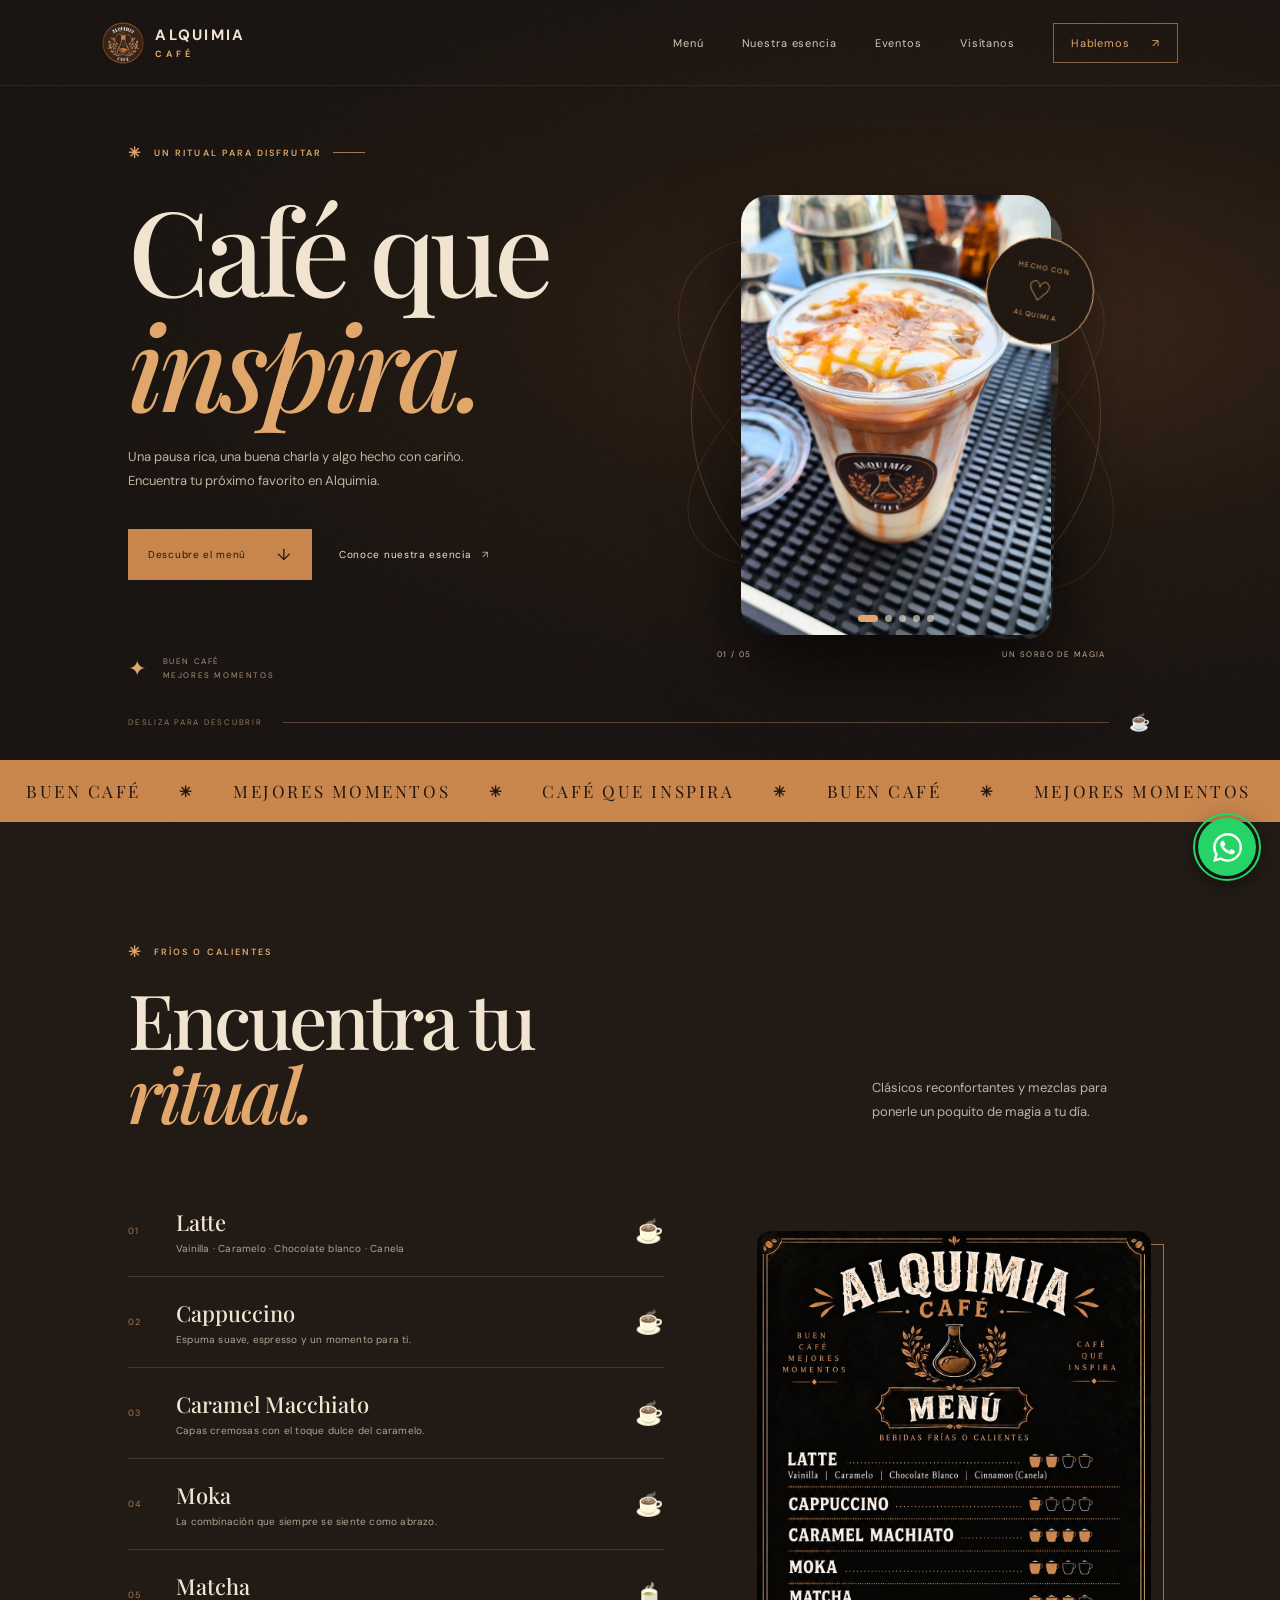
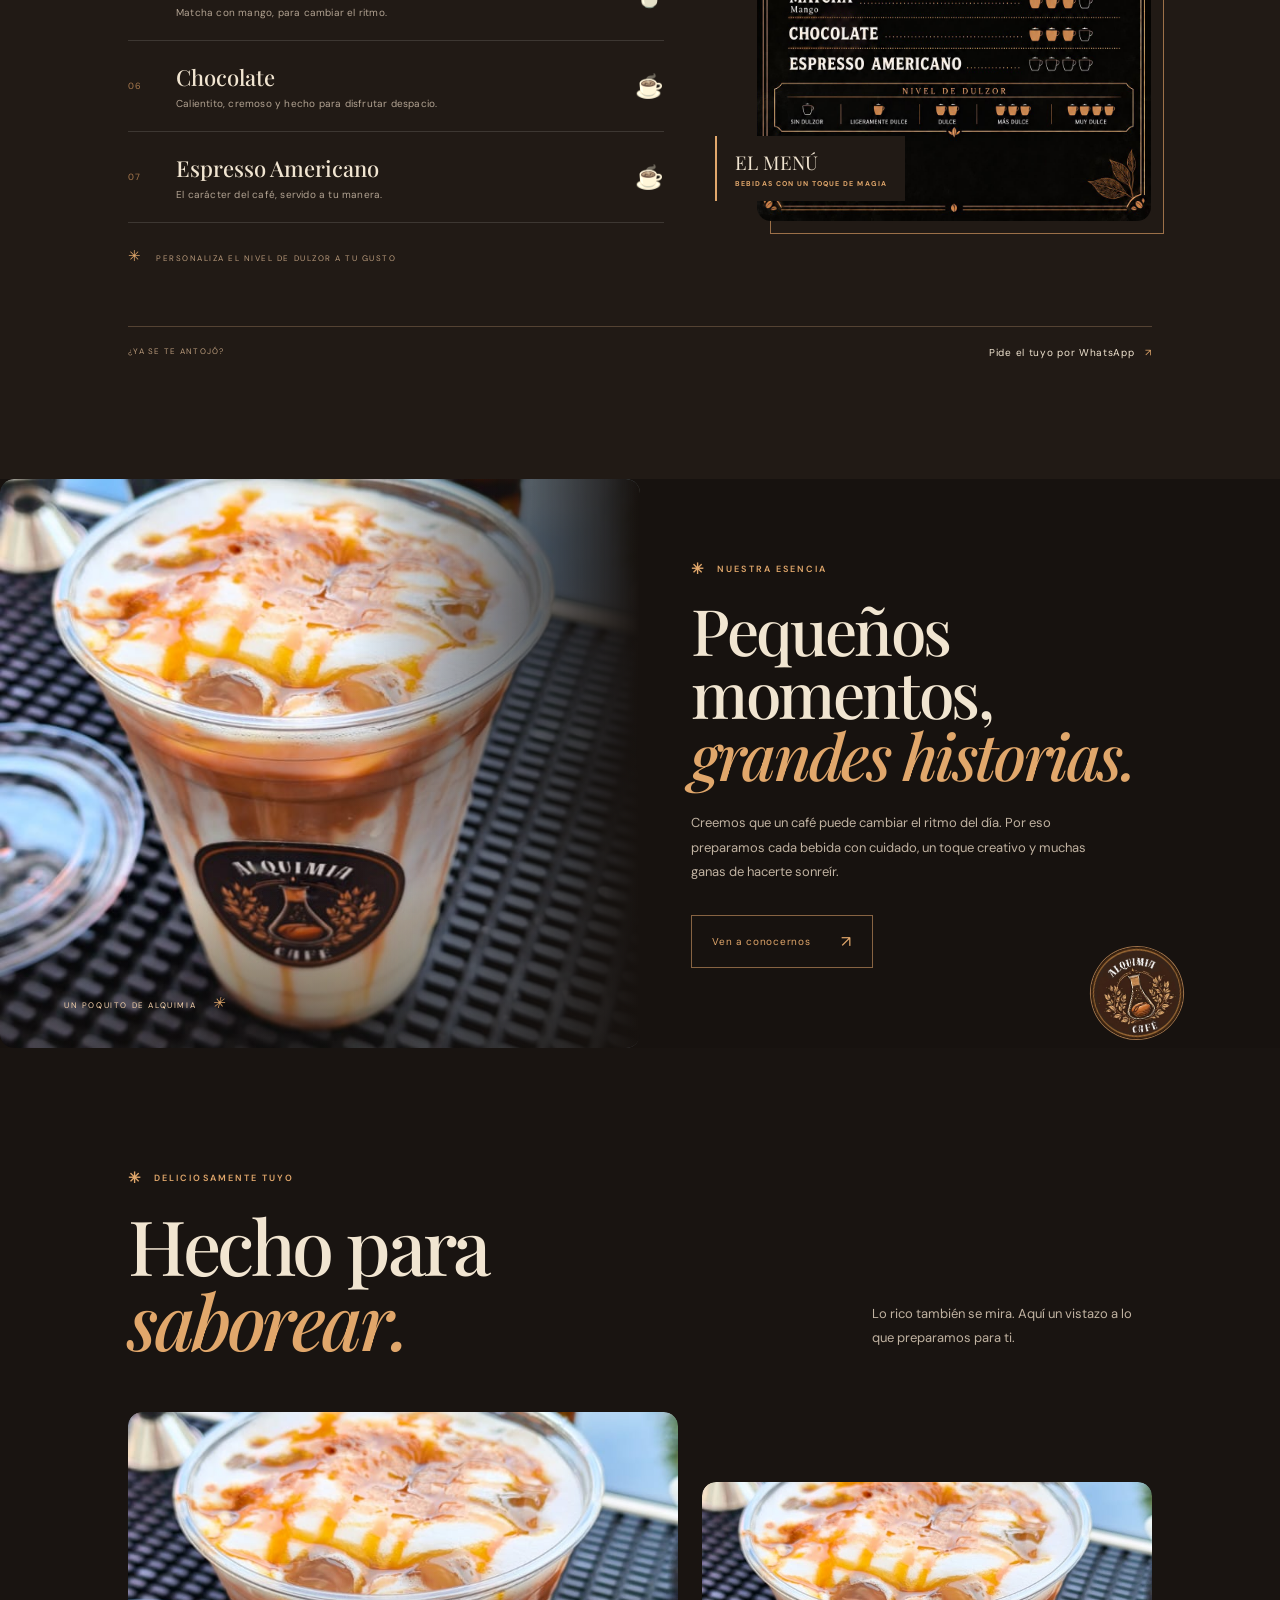
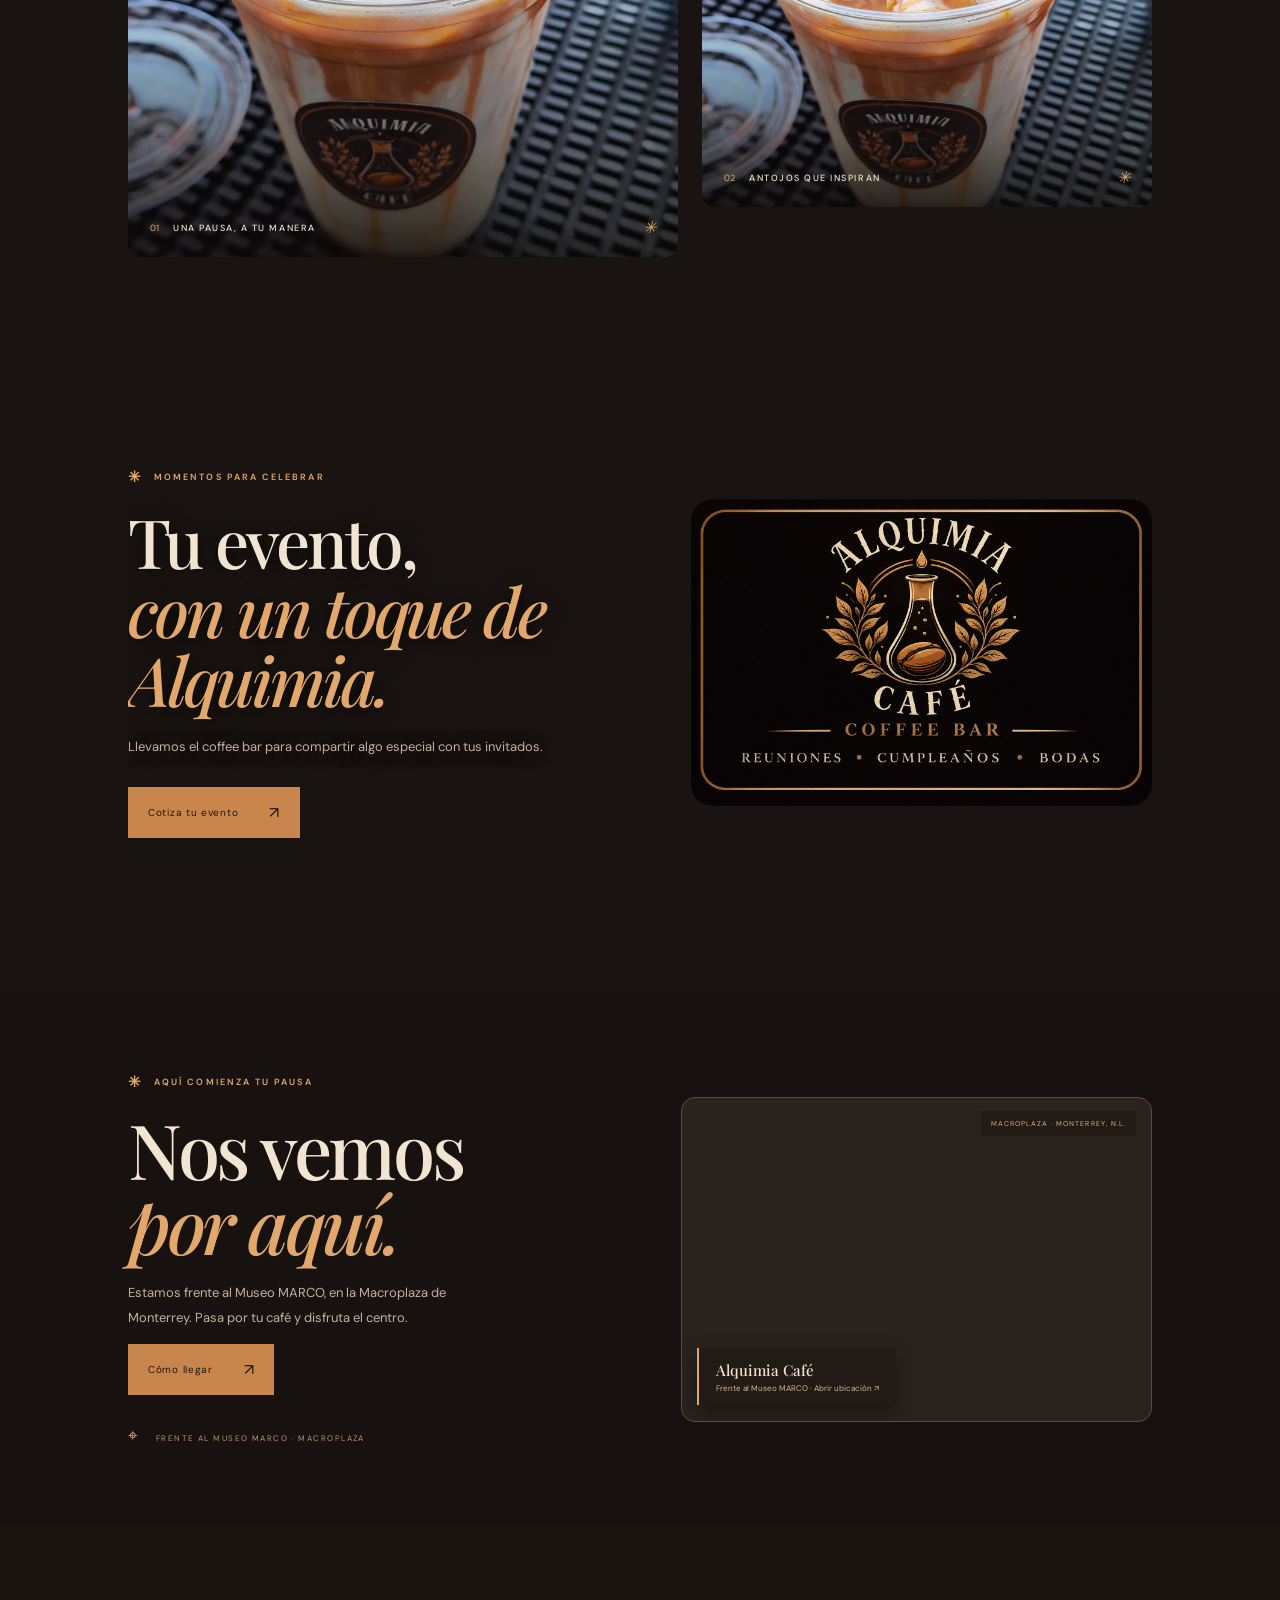
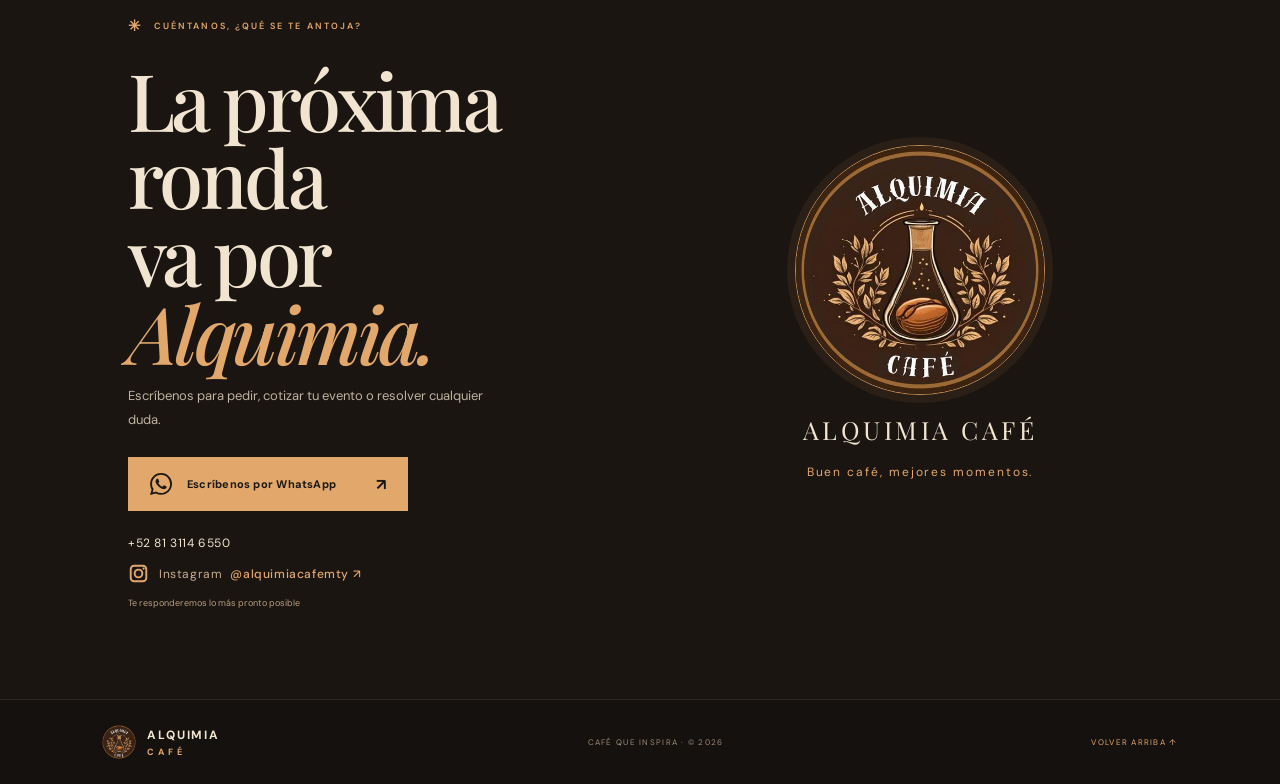
==== index.html @ aca7c8cc "Primera version de Alqumia Cafe" ====
<!doctype html>
<html lang="es">
  <head>
    <meta charset="utf-8">
    <meta name="viewport" content="width=device-width, initial-scale=1">
    <meta name="theme-color" content="#17120f">
    <meta
      name="description"
      content="Alquimia Café: bebidas frías y calientes para inspirar tus mejores momentos. Encuéntranos y pide por WhatsApp."
    >
    <title>
       Alquimia Café — Café que inspira 
    </title>
    <link rel="preconnect" href="https://fonts.googleapis.com">
    <link rel="preconnect" href="https://fonts.gstatic.com" crossorigin>
    <link
      href="https://fonts.googleapis.com/css2?family=DM+Sans:wght@400;500;600;700&family=Playfair+Display:wght@500;600;700;800&display=swap"
      rel="stylesheet"
    >
    <link rel="stylesheet" href="styles.css">
  </head>
  <body>
    <div class="grain" aria-hidden="true">
    </div>
    <header class="topbar">
      <a class="brand" href="#inicio" aria-label="Alquimia Café, inicio">
        <img src="img/Logo.jpeg" alt="Emblema de Alquimia Café">
        <span>
           ALQUIMIA 
          <small>
             CAFÉ 
          </small>
        </span>
      </a>
      <button class="menu-toggle" aria-label="Abrir menú" aria-expanded="false">
        <i>
        </i>
        <i>
        </i>
      </button>
      <nav class="nav-links" aria-label="Navegación principal">
        <a href="#menu">
           Menú 
        </a>
        <a href="#nosotros">
           Nuestra esencia 
        </a>
        <a href="#eventos">
           Eventos 
        </a>
        <a href="#visitanos">
           Visítanos 
        </a>
        <a class="nav-cta" href="#contacto">
           Hablemos 
          <span>
             ↗ 
          </span>
        </a>
      </nav>
    </header>
    <main>
      <section class="hero" id="inicio">
        <div class="hero-copy reveal">
          <div class="eyebrow">
            <span class="sparkle">
               ✳ 
            </span>
             UN RITUAL PARA DISFRUTAR 
            <span class="rule">
            </span>
          </div>
          <h1>
             Café que 
            <br>
            <em>
               inspira. 
            </em>
          </h1>
          <p>
             Una pausa rica, una buena charla y algo hecho con cariño. Encuentra tu próximo
            favorito en Alquimia. 
          </p>
          <div class="hero-actions">
            <a class="button button-gold" href="#menu">
               Descubre el menú 
              <span>
                 ↓ 
              </span>
            </a>
            <a class="text-link" href="#nosotros">
               Conoce nuestra esencia 
              <span>
                 ↗ 
              </span>
            </a>
          </div>
          <div class="hero-note">
            <span class="note-mark">
               ✦ 
            </span>
            <span>
               BUEN CAFÉ 
              <br>
               MEJORES MOMENTOS 
            </span>
          </div>
        </div>
        <div class="hero-visual reveal">
          <div class="photo-halo">
          </div>
          <div class="hero-carousel" data-carousel role="region" aria-roledescription="carrusel" aria-label="Bebidas de Alquimia Café" tabindex="0">
            <img
              class="hero-drink is-active"
              src="img/Cold.jpeg"
              alt="Bebida fría de café con caramelo de Alquimia Café"
              draggable="false"
            >
            <img
              class="hero-drink"
              src="img/Cold%20-%20copia.jpeg"
              alt="Bebida fría de café con caramelo de Alquimia Café"
              draggable="false"
              aria-hidden="true"
            >
            <img
              class="hero-drink"
              src="img/Cold%20-%20copia%20%282%29.jpeg"
              alt="Bebida fría de café con caramelo de Alquimia Café"
              draggable="false"
              aria-hidden="true"
            >
            <img
              class="hero-drink"
              src="img/Cold%20-%20copia%20%283%29.jpeg"
              alt="Bebida fría de café con caramelo de Alquimia Café"
              draggable="false"
              aria-hidden="true"
            >
            <img
              class="hero-drink"
              src="img/Cold%20-%20copia%20%284%29.jpeg"
              alt="Bebida fría de café con caramelo de Alquimia Café"
              draggable="false"
              aria-hidden="true"
            >
            <div class="carousel-dots" aria-label="Seleccionar imagen">
              <button class="carousel-dot is-active" type="button" aria-label="Mostrar imagen 1" aria-pressed="true"></button>
              <button class="carousel-dot" type="button" aria-label="Mostrar imagen 2" aria-pressed="false"></button>
              <button class="carousel-dot" type="button" aria-label="Mostrar imagen 3" aria-pressed="false"></button>
              <button class="carousel-dot" type="button" aria-label="Mostrar imagen 4" aria-pressed="false"></button>
              <button class="carousel-dot" type="button" aria-label="Mostrar imagen 5" aria-pressed="false"></button>
            </div>
          </div>
          <div class="floating-stamp">
            <span>
               HECHO CON 
            </span>
            <b>
               ♡ 
            </b>
            <span>
               ALQUIMIA 
            </span>
          </div>
          <div class="orbit orbit-one">
          </div>
          <div class="orbit orbit-two">
          </div>
          <div class="photo-caption">
              <span class="slide-count">
               01 / 05 
            </span>
            <span>
               UN SORBO DE MAGIA 
            </span>
          </div>
        </div>
        <div class="hero-bottom">
          <span>
             DESLIZA PARA DESCUBRIR 
          </span>
          <span class="bottom-line">
          </span>
          <span>
             ☕ 
          </span>
        </div>
      </section>
      <section class="ticker" aria-label="Frase de Alquimia">
        <div class="ticker-track">
          <div class="ticker-group">
            <span>
               BUEN CAFÉ 
            </span>
            <b>
               ✳ 
            </b>
            <span>
               MEJORES MOMENTOS 
            </span>
            <b>
               ✳ 
            </b>
            <span>
               CAFÉ QUE INSPIRA 
            </span>
            <b>
               ✳ 
            </b>
            <span>
               BUEN CAFÉ 
            </span>
            <b>
               ✳ 
            </b>
            <span>
               MEJORES MOMENTOS 
            </span>
            <b>
               ✳ 
            </b>
            <span>
               CAFÉ QUE INSPIRA 
            </span>
            <b>
               ✳ 
            </b>
          </div>
          <div class="ticker-group" aria-hidden="true">
            <span>
               BUEN CAFÉ 
            </span>
            <b>
               ✳ 
            </b>
            <span>
               MEJORES MOMENTOS 
            </span>
            <b>
               ✳ 
            </b>
            <span>
               CAFÉ QUE INSPIRA 
            </span>
            <b>
               ✳ 
            </b>
            <span>
               BUEN CAFÉ 
            </span>
            <b>
               ✳ 
            </b>
            <span>
               MEJORES MOMENTOS 
            </span>
            <b>
               ✳ 
            </b>
            <span>
               CAFÉ QUE INSPIRA 
            </span>
            <b>
               ✳ 
            </b>
          </div>
        </div>
      </section>
      <section class="menu-section section-pad" id="menu">
        <div class="section-heading reveal">
          <div>
            <div class="eyebrow">
              <span class="sparkle">
                 ✳ 
              </span>
               FRÍOS O CALIENTES 
            </div>
            <h2>
               Encuentra tu 
              <br>
              <em>
                 ritual. 
              </em>
            </h2>
          </div>
          <p>
             Clásicos reconfortantes y mezclas para ponerle un poquito de magia a tu día. 
          </p>
        </div>
        <div class="menu-layout">
          <div class="menu-list reveal">
            <article class="menu-item">
              <span class="menu-num">
                 01 
              </span>
              <div>
                <h3>
                   Latte 
                </h3>
                <p>
                   Vainilla · Caramelo · Chocolate blanco · Canela 
                </p>
              </div>
              <span class="menu-icon">
                 ☕ 
              </span>
            </article>
            <article class="menu-item">
              <span class="menu-num">
                 02 
              </span>
              <div>
                <h3>
                   Cappuccino 
                </h3>
                <p>
                   Espuma suave, espresso y un momento para ti. 
                </p>
              </div>
              <span class="menu-icon">
                 ☕ 
              </span>
            </article>
            <article class="menu-item">
              <span class="menu-num">
                 03 
              </span>
              <div>
                <h3>
                   Caramel Macchiato 
                </h3>
                <p>
                   Capas cremosas con el toque dulce del caramelo. 
                </p>
              </div>
              <span class="menu-icon">
                 ☕ 
              </span>
            </article>
            <article class="menu-item">
              <span class="menu-num">
                 04 
              </span>
              <div>
                <h3>
                   Moka 
                </h3>
                <p>
                   La combinación que siempre se siente como abrazo. 
                </p>
              </div>
              <span class="menu-icon">
                 ☕ 
              </span>
            </article>
            <article class="menu-item">
              <span class="menu-num">
                 05 
              </span>
              <div>
                <h3>
                   Matcha 
                </h3>
                <p>
                   Matcha con mango, para cambiar el ritmo. 
                </p>
              </div>
              <span class="menu-icon">
                 🍵 
              </span>
            </article>
            <article class="menu-item">
              <span class="menu-num">
                 06 
              </span>
              <div>
                <h3>
                   Chocolate 
                </h3>
                <p>
                   Calientito, cremoso y hecho para disfrutar despacio. 
                </p>
              </div>
              <span class="menu-icon">
                 ☕ 
              </span>
            </article>
            <article class="menu-item">
              <span class="menu-num">
                 07 
              </span>
              <div>
                <h3>
                   Espresso Americano 
                </h3>
                <p>
                   El carácter del café, servido a tu manera. 
                </p>
              </div>
              <span class="menu-icon">
                 ☕ 
              </span>
            </article>
            <div class="menu-footnote">
              <span>
                 ✳ 
              </span>
               PERSONALIZA EL NIVEL DE DULZOR A TU GUSTO 
            </div>
          </div>
          <div class="menu-art reveal">
            <img src="img/Menu.jpeg" alt="Menú de Alquimia Café con bebidas y niveles de dulzor">
            <div class="art-label">
              <span>
                 EL MENÚ 
              </span>
              <b>
                 BEBIDAS CON UN TOQUE DE MAGIA 
              </b>
            </div>
          </div>
        </div>
        <div class="menu-footer">
          <span>
             ¿YA SE TE ANTOJÓ? 
          </span>
          <a class="text-link" href="#contacto">
             Pide el tuyo por WhatsApp 
            <span>
               ↗ 
            </span>
          </a>
        </div>
      </section>
      <section class="manifesto" id="nosotros">
        <div class="manifesto-image">
          <video autoplay muted loop playsinline poster="img/Cold.jpeg">
            <source src="img/How%20to%20prepare2.mp4" type="video/mp4">
          </video>
          <span class="video-tag">
             UN POQUITO DE ALQUIMIA 
            <i>
               ✳ 
            </i>
          </span>
        </div>
        <div class="manifesto-copy reveal">
          <div class="eyebrow">
            <span class="sparkle">
               ✳ 
            </span>
             NUESTRA ESENCIA 
          </div>
          <h2>
             Pequeños momentos, 
            <br>
            <em>
               grandes historias. 
            </em>
          </h2>
          <p>
             Creemos que un café puede cambiar el ritmo del día. Por eso preparamos cada bebida
            con cuidado, un toque creativo y muchas ganas de hacerte sonreír. 
          </p>
          <a class="button button-outline" href="#contacto">
             Ven a conocernos 
            <span>
               ↗ 
            </span>
          </a>
          <div class="manifesto-seal">
            <img src="img/Logo.jpeg" alt="Logo de Alquimia Café">
          </div>
        </div>
      </section>
      <div class="visual-story">
        <section class="moments section-pad">
          <div class="section-heading reveal">
            <div>
              <div class="eyebrow">
                <span class="sparkle">
                   ✳ 
                </span>
                 DELICIOSAMENTE TUYO 
              </div>
              <h2>
                 Hecho para 
                <br>
                <em>
                   saborear. 
                </em>
              </h2>
            </div>
            <p>
               Lo rico también se mira. Aquí un vistazo a lo que preparamos para ti. 
            </p>
          </div>
          <div class="video-grid reveal">
            <figure class="video-card video-tall">
              <video autoplay muted loop playsinline poster="img/Cold.jpeg">
                <source src="img/How%20to%20Prepare.mp4" type="video/mp4">
              </video>
              <figcaption>
                <span>
                   01 
                </span>
                <b>
                   UNA PAUSA, A TU MANERA 
                </b>
                <i>
                   ✳ 
                </i>
              </figcaption>
            </figure>
            <figure class="video-card video-short">
              <img src="img/Cold.jpeg" alt="Latte frío de caramelo">
              <figcaption>
                <span>
                   02 
                </span>
                <b>
                   ANTOJOS QUE INSPIRAN 
                </b>
                <i>
                   ✳ 
                </i>
              </figcaption>
            </figure>
          </div>
        </section>
        <section class="events section-pad" id="eventos">
          <div class="events-card reveal">
            <div class="events-copy">
              <div class="eyebrow">
                <span class="sparkle">
                   ✳ 
                </span>
                 MOMENTOS PARA CELEBRAR 
              </div>
              <h2>
                 Tu evento, 
                <br>
                <em>
                   con un toque de Alquimia. 
                </em>
              </h2>
              <p>
                 Llevamos el coffee bar para compartir algo
                especial con tus invitados. 
              </p>
              <a
                class="button button-gold"
                href="https://wa.me/528131146550?text=Hola%2C%20Alquimia%20Caf%C3%A9.%20Quiero%20cotizar%20el%20coffee%20bar%20para%20un%20evento."
                target="_blank"
                rel="noopener"
              >
                 Cotiza tu evento 
                <span>
                   ↗ 
                </span>
              </a>
            </div>
            <div class="events-banner-frame">
              <img
                class="events-banner"
                src="img/Banner.jpeg"
                alt="Alquimia Café Coffee Bar para reuniones, cumpleaños y bodas"
              >
            </div>
          </div>
        </section>
      </div>
      <section class="visit" id="visitanos">
        <div class="visit-copy reveal">
          <div class="eyebrow">
            <span class="sparkle">
               ✳ 
            </span>
             AQUÍ COMIENZA TU PAUSA 
          </div>
          <h2>
             Nos vemos 
            <br>
            <em>
               por aquí. 
            </em>
          </h2>
          <p>
             Estamos frente al Museo MARCO, en la Macroplaza de Monterrey. Pasa por tu café y
            disfruta el centro. 
          </p>
          <a
            class="button button-gold"
            href="https://maps.app.goo.gl/mGUHX4Am5QSdWYZE9"
            target="_blank"
            rel="noopener"
          >
             Cómo llegar 
            <span>
               ↗ 
            </span>
          </a>
          <div class="location-note">
            <span>
               ⌖ 
            </span>
             FRENTE AL MUSEO MARCO · MACROPLAZA 
          </div>
        </div>
        <div class="map-placeholder">
          <iframe
            title="Mapa de Alquimia Café frente al Museo MARCO, Macroplaza de Monterrey"
            src="https://www.google.com/maps?q=Museo%20MARCO%2C%20Macroplaza%2C%20Monterrey%2C%20Nuevo%20Le%C3%B3n&output=embed"
            loading="lazy"
            referrerpolicy="no-referrer-when-downgrade"
            allowfullscreen
          >
          </iframe>
          <a class="map-card" href="https://maps.app.goo.gl/mGUHX4Am5QSdWYZE9" target="_blank" rel="noopener">
            <b>
               Alquimia Café 
            </b>
            <span>
               Frente al Museo MARCO · Abrir ubicación ↗ 
            </span>
          </a>
          <span class="map-coord">
             MACROPLAZA · MONTERREY, N.L. 
          </span>
        </div>
      </section>
      <section class="contact section-pad" id="contacto">
        <div class="contact-layout">
          <div class="contact-inner reveal">
            <div class="eyebrow">
              <span class="sparkle">
                 ✳ 
              </span>
               CUÉNTANOS, ¿QUÉ SE TE ANTOJA? 
            </div>
            <h2>
               La próxima ronda 
              <br>
               va por 
              <em>
                 Alquimia. 
              </em>
            </h2>
            <p>
               Escríbenos para pedir, cotizar tu evento o resolver cualquier duda. 
            </p>
            <a
              class="whatsapp-button"
              href="https://wa.me/528131146550?text=Hola%2C%20Alquimia%20Caf%C3%A9.%20Me%20comparten%20el%20men%C3%BA%20y%20la%20ubicaci%C3%B3n%3F"
              target="_blank"
              rel="noopener"
            >
              <svg class="wa-icon" viewBox="0 0 24 24" aria-hidden="true">
                <path
                  d="M20.52 3.48 A11.86 11.86 0 0 0 12.08 0 C5.5 0 .15 5.35.15 11.93 c0
                    2.1.55 4.15 1.59 5.96 L.05 24 l6.27 -1.65 a11.94 11.94 0 0 0 5.76 1.47
                    h.01 c6.58 0 11.93 -5.35 11.93 -11.93 0 -3.19 -1.24 -6.19 -3.5 -8.41 Z
                    M12.09 21.8 a9.9 9.9 0 0 1 -5.04 -1.38 l -.36 -.21 -3.72.98.99 -3.63
                    -.24 -.37 a9.87 9.87 0 0 1 -1.52 -5.26 c0 -5.46 4.44 -9.9 9.9 -9.9 2.64
                    0 5.12 1.03 6.99 2.9 a9.84 9.84 0 0 1 2.9 7 c0 5.45 -4.44 9.89 -9.9
                    9.89 Z m5.43 -7.41 c -.3 -.15 -1.77 -.87 -2.04 -.97 -.27 -.1 -.47 -.15
                    -.67.15 -.2.3 -.77.97 -.94 1.17 -.17.2 -.35.22 -.65.07 -.3 -.15 -1.25
                    -.46 -2.38 -1.48 -.88 -.78 -1.48 -1.75 -1.65 -2.05 -.17 -.3 -.02
                    -.46.13 -.61.14 -.13.3 -.35.45 -.52.15 -.17.2 -.3.3 -.5.1 -.2.05 -.37
                    -.02 -.52 -.08 -.15 -.67 -1.62 -.92 -2.22 -.24 -.58 -.48 -.5 -.67 -.51
                    h -.57 c -.2 0 -.52.08 -.8.37 -.27.3 -1.04 1.02 -1.04 2.49 0 1.47 1.07
                    2.89 1.22 3.09.15.2 2.1 3.2 5.08 4.49.71.3 1.26.49 1.69.63.71.22
                    1.36.19 1.87.12.57 -.08 1.77 -.72 2.02 -1.42.25 -.7.25 -1.3.17 -1.42
                    -.07 -.13 -.27 -.2 -.57 -.35 Z"
                />
              </svg>
               Escríbenos por WhatsApp 
              <span class="wa-arrow">
                 ↗ 
              </span>
            </a>
            <a class="contact-phone" href="tel:+528131146550">
               +52 81 3114 6550 
            </a>
            <a
              class="contact-instagram"
              href="https://www.instagram.com/alquimiacafemty/"
              target="_blank"
              rel="noopener"
            >
              <svg viewBox="0 0 24 24" aria-hidden="true">
                <path
                  d="M7 2 h10 a5 5 0 0 1 5 5 v10 a5 5 0 0 1 -5 5 H7 a5 5 0 0 1 -5 -5 V7 a5
                    5 0 0 1 5 -5 Z m0 2.2 A2.8 2.8 0 0 0 4.2 7 v10 A2.8 2.8 0 0 0 7 19.8
                    h10 a2.8 2.8 0 0 0 2.8 -2.8 V7 A2.8 2.8 0 0 0 17 4.2 H7 Z m5 2.3 a5.5
                    5.5 0 1 1 0 11 5.5 5.5 0 0 1 0 -11 Z m0 2.2 a3.3 3.3 0 1 0 0 6.6 3.3
                    3.3 0 0 0 0 -6.6 Z m5.8 -3.6 a1.3 1.3 0 1 1 0 2.6 1.3 1.3 0 0 1 0 -2.6
                    Z"
                />
              </svg>
              <span>
                 Instagram 
                <b>
                   @alquimiacafemty ↗ 
                </b>
              </span>
            </a>
            <small>
               Te responderemos lo más pronto posible 
            </small>
          </div>
          <div class="contact-art reveal">
            <div class="contact-brand-card">
              <img src="img/Logo.jpeg" alt="Logo de Alquimia Café">
              <span>
                 ALQUIMIA CAFÉ 
              </span>
              <b>
                 Buen café, mejores momentos. 
              </b>
            </div>
          </div>
        </div>
      </section>
    </main>
    <footer>
      <a class="brand footer-brand" href="#inicio">
        <img src="img/Logo.jpeg" alt="">
        <span>
           ALQUIMIA 
          <small>
             CAFÉ 
          </small>
        </span>
      </a>
      <span>
         CAFÉ QUE INSPIRA · © 
        <span id="year">
           2026 
        </span>
      </span>
      <a href="#inicio">
         VOLVER ARRIBA ↑ 
      </a>
    </footer>
    <a
      class="float-wa"
      href="https://wa.me/528131146550?text=Hola%2C%20Alquimia%20Caf%C3%A9.%20Me%20comparten%20el%20men%C3%BA%3F"
      target="_blank"
      rel="noopener"
      aria-label="Escribir por WhatsApp"
    >
      <svg viewBox="0 0 24 24" aria-hidden="true">
        <path
          d="M20.52 3.48 A11.86 11.86 0 0 0 12.08 0 C5.5 0 .15 5.35.15 11.93 c0 2.1.55 4.15
            1.59 5.96 L.05 24 l6.27 -1.65 a11.94 11.94 0 0 0 5.76 1.47 h.01 c6.58 0 11.93
            -5.35 11.93 -11.93 0 -3.19 -1.24 -6.19 -3.5 -8.41 Z M12.09 21.8 a9.9 9.9 0 0 1
            -5.04 -1.38 l -.36 -.21 -3.72.98.99 -3.63 -.24 -.37 a9.87 9.87 0 0 1 -1.52
            -5.26 c0 -5.46 4.44 -9.9 9.9 -9.9 2.64 0 5.12 1.03 6.99 2.9 a9.84 9.84 0 0 1
            2.9 7 c0 5.45 -4.44 9.89 -9.9 9.89 Z m5.43 -7.41 c -.3 -.15 -1.77 -.87 -2.04
            -.97 -.27 -.1 -.47 -.15 -.67.15 -.2.3 -.77.97 -.94 1.17 -.17.2 -.35.22 -.65.07
            -.3 -.15 -1.25 -.46 -2.38 -1.48 -.88 -.78 -1.48 -1.75 -1.65 -2.05 -.17 -.3 -.02
            -.46.13 -.61.14 -.13.3 -.35.45 -.52.15 -.17.2 -.3.3 -.5.1 -.2.05 -.37 -.02 -.52
            -.08 -.15 -.67 -1.62 -.92 -2.22 -.24 -.58 -.48 -.5 -.67 -.51 h -.57 c -.2 0
            -.52.08 -.8.37 -.27.3 -1.04 1.02 -1.04 2.49 0 1.47 1.07 2.89 1.22 3.09.15.2 2.1
            3.2 5.08 4.49.71.3 1.26.49 1.69.63.71.22 1.36.19 1.87.12.57 -.08 1.77 -.72 2.02
            -1.42.25 -.7.25 -1.3.17 -1.42 -.07 -.13 -.27 -.2 -.57 -.35 Z"
        />
      </svg>
    </a>
    <script src="script.js">
    </script>
  </body>
</html>
---- styles.css ----
/* Colores y tipografía */
:root {
  --ink: #191411;
  --ink2: #211a15;
  --cream: #f1e5d1;
  --muted: #b9a995;
  --copper: #c9864c;
  --gold: #e1a76b;
  --line: #574336;
  --display: 'Playfair Display',Georgia,serif;
  --sans: 'DM Sans',Arial,sans-serif
}

* {
  box-sizing: border-box
}

html {
  scroll-behavior: smooth
}

body {
  margin: 0;
  background: var(--ink);
  color: var(--cream);
  font-family: var(--sans);
  overflow-x: hidden
}

a {
  color: inherit;
  text-decoration: none
}

/* Textura y navegación */
.grain {
  position: fixed;
  inset: 0;
  z-index: 8;
  pointer-events: none;
  opacity: .08;
  background-image: url("data:image/svg+xml,%3Csvg viewBox='0 0 180 180' xmlns='http://www.w3.org/2000/svg'%3E%3Cfilter id='n'%3E%3CfeTurbulence type='fractalNoise' baseFrequency='.85' numOctaves='3' stitchTiles='stitch'/%3E%3C/filter%3E%3Crect width='100%25' height='100%25' filter='url(%23n)' opacity='.22'/%3E%3C/svg%3E")
}

.topbar {
  height: 86px;
  padding: 0 8vw;
  display: flex;
  align-items: center;
  justify-content: space-between;
  border-bottom: 1px solid #ffffff12;
  position: absolute;
  z-index: 10;
  top: 0;
  width: 100%
}

.brand {
  display: flex;
  align-items: center;
  gap: 11px;
  font-size: 15px;
  font-weight: 700;
  letter-spacing: .15em
}

.brand img {
  width: 42px;
  height: 42px;
  border-radius: 50%;
  object-fit: cover
}

.brand small {
  display: block;
  color: var(--gold);
  font-size: 9px;
  letter-spacing: .43em;
  margin-top: 3px
}

.nav-links {
  display: flex;
  align-items: center;
  gap: 38px;
  font-size: 11px;
  letter-spacing: .08em;
  color: #d5c9ba
}

.nav-links>a {
  transition: color .2s
}

.nav-links>a:hover,.text-link:hover {
  color: var(--gold)
}

.nav-cta {
  border: 1px solid #876342;
  padding: 12px 17px;
  color: var(--gold)
}

.nav-cta span {
  margin-left: 18px
}

.menu-toggle {
  display: none
}

/* Hero y fotografía principal */
.hero {
  min-height: 760px;
  padding: 140px 10vw 70px;
  display: grid;
  grid-template-columns: 1fr 1fr;
  align-items: center;
  position: relative;
  overflow: hidden;
  background: radial-gradient(ellipse at 77% 43%,#3b2619 0%,#211811 35%,#191411 67%)
}

.hero-copy {
  z-index: 2;
  position: relative
}

.eyebrow {
  font-size: 9px;
  letter-spacing: .23em;
  color: var(--gold);
  display: flex;
  align-items: center;
  gap: 11px;
  font-weight: 600
}

.sparkle {
  font-size: 15px
}

.rule {
  width: 32px;
  height: 1px;
  background: #aa7549
}

.hero h1,.section-heading h2,.manifesto h2,.visit h2,.contact h2 {
  font-family: var(--display);
  font-weight: 500;
  letter-spacing: -.045em;
  line-height: .98
}

.hero h1 {
  font-size: clamp(74px,9.2vw,130px);
  margin: 28px 0 23px
}

.hero h1 em,.section-heading h2 em,.manifesto h2 em,.visit h2 em,.contact h2 em {
  color: var(--gold);
  font-weight: 500
}

.hero-copy>p,.section-heading>p,.manifesto-copy>p,.visit-copy>p,.contact-inner>p {
  max-width: 385px;
  color: #c0b2a1;
  font-size: 13px;
  line-height: 1.9
}

.hero-actions {
  display: flex;
  align-items: center;
  gap: 27px;
  margin-top: 35px
}

.button {
  display: inline-flex;
  align-items: center;
  gap: 31px;
  padding: 15px 20px;
  font-size: 10px;
  letter-spacing: .07em
}

.button-gold {
  background: var(--copper);
  color: #1e1712
}

.button-gold:hover {
  background: var(--gold)
}

.button span {
  font-size: 16px
}

.text-link {
  font-size: 10px;
  letter-spacing: .07em;
  color: var(--cream)
}

.text-link span {
  color: var(--gold);
  margin-left: 7px
}

.hero-note {
  display: flex;
  align-items: center;
  gap: 15px;
  color: #a8917c;
  font-size: 8px;
  line-height: 1.7;
  letter-spacing: .2em;
  margin-top: 70px
}

.note-mark {
  font-size: 22px;
  color: var(--gold)
}

.hero-visual {
  height: 510px;
  position: relative;
  display: flex;
  align-items: center;
  justify-content: center
}

.hero-carousel {
  position: relative;
  z-index: 2;
  width: 310px;
  height: 440px;
  perspective: 900px;
  transform-style: preserve-3d;
  touch-action: pan-y;
  user-select: none;
  animation: float 6s ease-in-out infinite
}

.hero-drink {
  position: absolute;
  inset: 0;
  width: 100%;
  height: 100%;
  object-fit: cover;
  z-index: 0;
  opacity: 0;
  border-radius: 28px;
  box-shadow: 0 30px 80px #0009;
  transform: translate3d(20px,10px,-35px) rotateY(-8deg) rotateZ(3deg) scale(.96);
  transform-style: preserve-3d;
  transition: transform .9s cubic-bezier(.22,.61,.36,1),opacity .8s ease,filter .8s ease;
  filter: blur(1.5px) brightness(.8);
  will-change: transform,opacity;
  pointer-events: none
}

.hero-drink.is-next {
  z-index: 1;
  opacity: .48;
  filter: blur(.6px) brightness(.65);
  transform: translate3d(10px,7px,-18px) rotateY(-4deg) rotateZ(1.5deg) scale(.985)
}

.hero-drink.is-active {
  z-index: 2;
  opacity: 1;
  filter: none;
  transform: translate3d(0,0,0) rotateY(0) rotateZ(0) scale(1)
}

.hero-drink.is-leaving {
  z-index: 3;
  opacity: 0;
  filter: blur(2px) brightness(.72);
  transform: translate3d(-70px,4px,-20px) rotateY(9deg) rotateZ(-5deg) scale(.96)
}

.hero-drink.is-leaving-right {
  z-index: 3;
  opacity: 0;
  filter: blur(2px) brightness(.72);
  transform: translate3d(70px,4px,-20px) rotateY(-9deg) rotateZ(5deg) scale(.96)
}

.hero-drink:nth-of-type(2) {
  object-position: center 42%
}

.hero-drink:nth-of-type(3) {
  object-position: center 47%
}

.hero-drink:nth-of-type(4) {
  object-position: center 53%
}

.hero-drink:nth-of-type(5) {
  object-position: center 58%
}

.carousel-dots {
  position: absolute;
  z-index: 3;
  bottom: 13px;
  left: 50%;
  display: flex;
  align-items: center;
  gap: 7px;
  transform: translateX(-50%)
}

.carousel-dot {
  width: 7px;
  height: 7px;
  padding: 0;
  border: 0;
  border-radius: 99px;
  background: #f1e5d1a6;
  cursor: pointer;
  transition: width .25s ease,background .25s ease
}

.carousel-dot.is-active {
  width: 20px;
  background: var(--gold)
}

.photo-halo {
  position: absolute;
  width: 410px;
  height: 410px;
  border: 1px solid #bd885255;
  border-radius: 50%;
  background: radial-gradient(circle,#c9894d19,transparent 70%)
}

.orbit {
  position: absolute;
  border: 1px solid #c9894d2b;
  border-radius: 50%;
  width: 470px;
  height: 210px;
  transform: rotate(-31deg)
}

.orbit-two {
  width: 500px;
  height: 260px;
  transform: rotate(35deg)
}

.floating-stamp {
  position: absolute;
  z-index: 3;
  right: 4%;
  top: 15%;
  width: 108px;
  height: 108px;
  border: 1px solid var(--gold);
  border-radius: 50%;
  background: #201711;
  display: flex;
  align-items: center;
  justify-content: center;
  flex-direction: column;
  color: var(--gold);
  font-size: 7px;
  letter-spacing: .17em;
  transform: rotate(11deg)
}

.floating-stamp b {
  font-size: 27px;
  font-weight: 400;
  margin: 2px
}

.photo-caption {
  position: absolute;
  z-index: 3;
  bottom: 11px;
  left: 15%;
  right: 9%;
  display: flex;
  justify-content: space-between;
  font-size: 8px;
  letter-spacing: .18em;
  color: #c4a98e
}

.hero-bottom {
  position: absolute;
  bottom: 27px;
  left: 10vw;
  right: 10vw;
  display: flex;
  align-items: center;
  gap: 20px;
  font-size: 8px;
  letter-spacing: .22em;
  color: #8f7964
}

.hero-bottom>span:last-child {
  font-size: 17px;
  color: var(--gold)
}

.bottom-line {
  height: 1px;
  flex: 1;
  background: #574336
}

/* Banda de frases animada */
.ticker {
  height: 62px;
  background: var(--copper);
  color: #21170f;
  overflow: hidden;
  display: flex;
  align-items: center;
  transform: rotate(-1deg) scale(1.02);
  position: relative;
  z-index: 4
}

.ticker-track {
  display: flex;
  align-items: center;
  gap: 39px;
  white-space: nowrap;
  min-width: max-content;
  animation: marquee 28s linear infinite;
  font-family: var(--display);
  font-size: 17px;
  letter-spacing: .15em
}

.ticker-track b {
  font-size: 15px
}

.section-pad {
  padding: 120px 10vw
}

/* Menú */
.menu-section {
  background: #211a15
}

.section-heading {
  display: flex;
  align-items: end;
  justify-content: space-between;
  margin-bottom: 55px
}

.section-heading h2,.manifesto h2,.visit h2 {
  font-size: clamp(48px,6.2vw,76px);
  margin: 20px 0 0
}

.section-heading>p {
  max-width: 280px;
  margin: 0 0 6px
}

.menu-layout {
  display: grid;
  grid-template-columns: 1.15fr .85fr;
  gap: 9%;
  align-items: start
}

.menu-item {
  display: grid;
  grid-template-columns: 34px 1fr auto;
  align-items: center;
  gap: 14px;
  padding: 21px 0;
  border-bottom: 1px solid #ffffff20
}

.menu-num {
  font-size: 9px;
  color: #a97a4e;
  letter-spacing: .1em
}

.menu-item h3 {
  font-family: var(--display);
  font-size: 22px;
  font-weight: 500;
  margin: 0 0 5px
}

.menu-item p {
  margin: 0;
  color: #b2a392;
  font-size: 10px;
  letter-spacing: .02em
}

.menu-icon {
  font-size: 23px;
  color: var(--gold);
  filter: sepia(.5)
}

.menu-footnote {
  font-size: 8px;
  letter-spacing: .19em;
  color: #b99a7b;
  margin-top: 23px
}

.menu-footnote span {
  color: var(--gold);
  font-size: 15px;
  margin-right: 8px
}

.menu-art {
  position: relative;
  max-width: 400px;
  margin: auto
}

.menu-art:before {
  content: "";
  position: absolute;
  inset: 13px -13px -13px 13px;
  border: 1px solid #9c7048;
  pointer-events: none
}

.menu-art img {
  display: block;
  position: relative;
  z-index: 1;
  width: 100%;
  height: auto;
  max-height: 590px;
  object-fit: cover
}

.art-label {
  position: absolute;
  z-index: 2;
  bottom: 20px;
  left: -42px;
  display: flex;
  flex-direction: column;
  background: #211a15;
  padding: 13px 18px;
  border-left: 2px solid var(--gold);
  gap: 4px
}

.art-label span {
  font-family: var(--display);
  font-size: 19px
}

.art-label b {
  font-size: 7px;
  letter-spacing: .15em;
  color: var(--gold)
}

.menu-footer {
  display: flex;
  justify-content: space-between;
  border-top: 1px solid #554333;
  margin-top: 60px;
  padding-top: 19px;
  font-size: 8px;
  letter-spacing: .16em;
  color: #b99a7b
}

/* Historia de Alquimia */
.manifesto {
  display: grid;
  grid-template-columns: 1fr 1fr;
  min-height: 530px;
  background: #17120f
}

.manifesto-image {
  position: relative;
  min-height: 530px;
  overflow: hidden
}

.manifesto-image:after {
  content: "";
  position: absolute;
  inset: 0;
  background: linear-gradient(90deg,#17120f00 55%,#17120f 100%),linear-gradient(0deg,#17120f88,transparent 30%)
}

.manifesto-image video {
  width: 100%;
  height: 100%;
  position: absolute;
  inset: 0;
  object-fit: cover
}

.video-tag {
  position: absolute;
  z-index: 2;
  bottom: 35px;
  left: 10%;
  font-size: 8px;
  letter-spacing: .2em;
  color: #f3d0aa
}

.video-tag i {
  font-size: 15px;
  margin-left: 12px;
  color: var(--gold)
}

.manifesto-copy {
  position: relative;
  align-self: center;
  padding: 80px 10vw 80px 4vw
}

.manifesto h2 {
  font-size: clamp(43px,5vw,64px);
  letter-spacing: -.04em
}

.manifesto-copy>p {
  max-width: 400px;
  margin: 24px 0 30px
}

.button-outline {
  border: 1px solid #876342;
  color: var(--gold)
}

.manifesto-seal {
  position: absolute;
  right: 15%;
  bottom: 8px;
  width: 94px;
  height: 94px;
  border: 1px solid #9c7048;
  border-radius: 50%;
  display: flex;
  align-items: center;
  justify-content: center;
  font-family: var(--display);
  font-size: 27px;
  color: #d7b389;
  gap: 3px;
  transform: rotate(-12deg)
}

.manifesto-seal span {
  font-size: 12px
}

/* Galería y videos */
.moments {
  background: #211a15
}

.video-grid {
  display: grid;
  grid-template-columns: 1.1fr .9fr;
  gap: 24px;
  align-items: start
}

.video-card {
  margin: 0;
  position: relative;
  overflow: hidden;
  background: #15110e
}

.video-card video,.video-card img {
  width: 100%;
  height: 100%;
  object-fit: cover;
  display: block
}

.video-tall {
  height: 445px
}

.video-short {
  height: 325px;
  margin-top: 70px
}

.video-card:after {
  content: "";
  position: absolute;
  inset: 35% 0 0;
  background: linear-gradient(transparent,#0c0908d9)
}

.video-card figcaption {
  position: absolute;
  z-index: 2;
  bottom: 19px;
  left: 22px;
  right: 22px;
  display: flex;
  align-items: center;
  gap: 14px
}

.video-card figcaption span {
  font-size: 9px;
  color: var(--gold)
}

.video-card figcaption b {
  font-size: 9px;
  font-weight: 500;
  letter-spacing: .17em
}

.video-card figcaption i {
  margin-left: auto;
  color: var(--gold)
}

/* Ubicación y mapa */
.visit {
  display: grid;
  grid-template-columns: 1fr 1fr;
  background: #17120f;
  min-height: 490px;
  padding: 80px 10vw;
  gap: 8%;
  align-items: center
}

.visit h2 {
  margin-bottom: 20px
}

.visit-copy>p {
  max-width: 365px
}

.location-note {
  font-size: 8px;
  letter-spacing: .18em;
  color: #b79470;
  margin-top: 29px
}

.location-note span {
  font-size: 17px;
  margin-right: 10px;
  color: var(--gold)
}

.map-placeholder {
  height: 325px;
  position: relative;
  overflow: hidden;
  border: 1px solid #614a36;
  background-color: #28231d;
  background-image: linear-gradient(32deg,transparent 47%,#665b473b 48%,#665b473b 49%,transparent 50%),linear-gradient(142deg,transparent 47%,#665b473b 48%,#665b473b 49%,transparent 50%),linear-gradient(#ffffff08 1px,transparent 1px),linear-gradient(90deg,#ffffff08 1px,transparent 1px);
  background-size: 100% 90px,130px 100%,32px 32px,32px 32px
}

.map-lines {
  position: absolute;
  inset: 40px 8%;
  border: 1px solid #b0814b55;
  border-radius: 48% 52% 30% 45%;
  transform: rotate(-16deg)
}

.map-pin {
  position: absolute;
  left: 50%;
  top: 42%;
  width: 51px;
  height: 51px;
  background: var(--copper);
  border-radius: 50% 50% 50% 4px;
  transform: translate(-50%,-50%) rotate(-45deg);
  display: grid;
  place-items: center;
  box-shadow: 0 0 0 10px #c9864c26
}

.map-pin span {
  transform: rotate(45deg);
  color: #21170f;
  font-size: 21px
}

.map-card {
  position: absolute;
  left: 50%;
  top: 62%;
  transform: translateX(-50%);
  width: max-content;
  display: flex;
  flex-direction: column;
  background: #211a15;
  padding: 12px 17px;
  box-shadow: 0 8px 20px #0006
}

.map-card b {
  font-family: var(--display);
  font-weight: 500;
  font-size: 15px
}

.map-card span {
  font-size: 8px;
  color: #bba78e;
  margin-top: 3px
}

.map-coord {
  position: absolute;
  bottom: 13px;
  right: 15px;
  font-size: 7px;
  letter-spacing: .15em;
  color: #aa9274
}

/* Contacto */
.contact {
  background: #302116;
  position: relative;
  overflow: hidden;
  text-align: center;
  padding-top: 106px;
  padding-bottom: 100px
}

.contact-inner {
  position: relative;
  z-index: 2
}

.contact .eyebrow {
  justify-content: center
}

.contact h2 {
  font-size: clamp(48px,6.2vw,80px);
  margin: 25px 0 12px
}

.contact-inner>p {
  margin: 0 auto 27px
}

.whatsapp-button {
  display: inline-flex;
  align-items: center;
  gap: 15px;
  background: #e2a76b;
  color: #1b1712;
  padding: 16px 22px;
  font-size: 11px;
  font-weight: 700;
  letter-spacing: .02em
}

.wa-icon {
  font-size: 17px
}

.wa-arrow {
  margin-left: 25px;
  font-size: 16px
}

.contact-inner small {
  display: block;
  color: #b89d7e;
  font-size: 9px;
  margin-top: 14px
}

.contact-orbit {
  position: absolute;
  right: 10%;
  top: 9%;
  font-size: 38px;
  color: #c9864c4d;
  animation: spin 28s linear infinite
}

.contact-orbit span {
  position: absolute;
  top: 100px;
  right: 90px;
  font-size: 83px;
  opacity: .12
}

.float-wa {
  display: grid;
  place-items: center;
  position: fixed;
  z-index: 9;
  right: 26px;
  bottom: 26px;
  width: 51px;
  height: 51px;
  border-radius: 50%;
  background: #c9864c;
  color: #191411;
  font-size: 22px;
  box-shadow: 0 4px 20px #0007;
  transition: transform .2s
}

.float-wa:hover {
  transform: scale(1.08)
}

/* Pie de página */
footer {
  background: #15110e;
  border-top: 1px solid #ffffff19;
  padding: 25px 8vw;
  display: flex;
  align-items: center;
  justify-content: space-between;
  color: #9e8b78;
  font-size: 8px;
  letter-spacing: .16em
}

.footer-brand {
  color: var(--cream);
  font-size: 12px
}

.footer-brand img {
  width: 34px;
  height: 34px
}

footer>a:last-child {
  color: var(--gold)
}

.reveal {
  opacity: 0;
  transform: translateY(18px);
  transition: opacity .7s ease,transform .7s ease
}

.reveal.is-visible {
  opacity: 1;
  transform: translateY(0)
}

@keyframes float {
  0%,100% {
    transform: translateY(0) rotate(3deg)
  }

  50% {
    transform: translateY(-13px) rotate(1deg)
  }

}

@keyframes marquee {
  to {
    transform: translateX(-50%)
  }

}

@keyframes spin {
  to {
    transform: rotate(360deg)
  }

}

@media(max-width:850px) {
  .topbar {
    padding: 0 6vw
  }

  .nav-links {
    gap: 20px
  }

  .hero {
    padding-left: 7vw;
    padding-right: 7vw;
    min-height: 700px
  }

  .hero-visual {
    transform: scale(.85)
  }

  .hero h1 {
    font-size: 90px
  }

  .section-pad {
    padding: 90px 7vw
  }

  .menu-layout {
    gap: 5%
  }

  .menu-item h3 {
    font-size: 19px
  }

  .manifesto-copy {
    padding-right: 7vw
  }

  .visit {
    padding: 75px 7vw
  }

  .menu-art {
    max-width: 330px
  }

}

@media(max-width:650px) {
  .topbar {
    height: 72px
  }

  .brand {
    font-size: 12px
  }

  .brand img {
    width: 36px;
    height: 36px
  }

  .menu-toggle {
    display: flex;
    width: 37px;
    height: 37px;
    border: 1px solid #876342;
    background: none;
    flex-direction: column;
    justify-content: center;
    gap: 6px;
    padding: 8px
  }

  .menu-toggle i {
    display: block;
    width: 100%;
    height: 1px;
    background: var(--gold)
  }

  .nav-links {
    display: none;
    position: absolute;
    top: 71px;
    left: 0;
    width: 100%;
    padding: 24px 7vw 28px;
    background: #1b1511;
    border-bottom: 1px solid #6a5037;
    flex-direction: column;
    align-items: stretch;
    gap: 21px
  }

  .nav-links.open {
    display: flex
  }

  .nav-cta {
    align-self: flex-start
  }

  .hero {
    display: flex;
    flex-direction: column;
    align-items: stretch;
    min-height: auto;
    padding: 125px 8vw 76px
  }

  .hero h1 {
    font-size: 82px;
    margin: 22px 0 16px
  }

  .hero-copy>p {
    max-width: 330px;
    font-size: 12px
  }

  .hero-actions {
    gap: 17px;
    margin-top: 24px;
    flex-wrap: wrap
  }

  .button {
    padding: 14px 16px;
    gap: 20px
  }

  .hero-note {
    margin-top: 30px
  }

  .hero-visual {
    height: 390px;
    margin-top: 2px;
    transform: none
  }

  .hero-carousel {
    width: 235px;
    height: 335px
  }

  .hero-drink {
    width: 100%;
    height: 100%
  }

  .carousel-dots {
    bottom: 11px;
    gap: 6px
  }

  .carousel-dot {
    width: 6px;
    height: 6px
  }

  .carousel-dot.is-active {
    width: 18px
  }

  .photo-halo {
    width: 300px;
    height: 300px
  }

  .orbit {
    width: 330px;
    height: 150px
  }

  .orbit-two {
    width: 360px;
    height: 180px
  }

  .floating-stamp {
    right: 3%;
    top: 9%;
    width: 80px;
    height: 80px;
    font-size: 6px
  }

  .floating-stamp b {
    font-size: 20px
  }

  .photo-caption {
    left: 5%;
    right: 5%;
    bottom: 5px
  }

  .hero-bottom {
    left: 8vw;
    right: 8vw
  }

  .ticker {
    height: 52px
  }

  .ticker-track {
    font-size: 14px;
    gap: 24px
  }

  .section-pad {
    padding: 75px 8vw
  }

  .section-heading {
    display: block;
    margin-bottom: 37px
  }

  .section-heading h2,.manifesto h2,.visit h2 {
    font-size: 53px
  }

  .section-heading>p {
    margin-top: 18px
  }

  .menu-layout {
    grid-template-columns: 1fr;
    gap: 44px
  }

  .menu-item {
    padding: 17px 0;
    gap: 9px
  }

  .menu-item h3 {
    font-size: 20px
  }

  .menu-item p {
    font-size: 9px;
    line-height: 1.5
  }

  .menu-art {
    width: 79%;
    max-width: 360px
  }

  .menu-art img {
    max-height: unset
  }

  .art-label {
    position: relative;
    left: -27px;
    bottom: auto;
    width: max-content;
    margin-top: 12px;
    padding: 10px 13px
  }

  .menu-footer {
    margin-top: 42px;
    gap: 20px
  }

  .menu-footer .text-link {
    text-align: right
  }

  .manifesto {
    grid-template-columns: 1fr
  }

  .manifesto-image {
    min-height: 320px
  }

  .manifesto-image:after {
    background: linear-gradient(0deg,#17120f,transparent 55%)
  }

  .manifesto-copy {
    padding: 47px 8vw 68px
  }

  .manifesto-copy>p {
    font-size: 12px
  }

  .manifesto-seal {
    right: 9%;
    bottom: 9px;
    width: 67px;
    height: 67px;
    font-size: 20px
  }

  .moments {
    padding-top: 72px
  }

  .video-grid {
    grid-template-columns: 1fr;
    gap: 16px
  }

  .video-tall {
    height: 340px
  }

  .video-short {
    height: 230px;
    margin-top: 0
  }

  .visit {
    grid-template-columns: 1fr;
    padding: 73px 8vw;
    gap: 35px
  }

  .visit-copy>p {
    font-size: 12px
  }

  .map-placeholder {
    height: 275px
  }

  .contact {
    padding: 75px 8vw
  }

  .contact h2 {
    font-size: 54px
  }

  .contact-orbit {
    right: -4%;
    top: 2%
  }

  .contact-orbit span {
    font-size: 57px
  }

  footer {
    padding: 21px 6vw;
    gap: 12px;
    flex-wrap: wrap
  }

  footer>span {
    order: 3;
    width: 100%;
    text-align: center
  }

  .float-wa {
    right: 16px;
    bottom: 16px;
    width: 47px;
    height: 47px
  }

}

@media(prefers-reduced-motion:reduce) {
  *,*::before,*::after {
    scroll-behavior: auto!important;
    animation-duration: .01ms!important;
    animation-iteration-count: 1!important;
    transition-duration: .01ms!important
  }

  .reveal {
    opacity: 1;
    transform: none
  }

}

.map-placeholder {
  background: #28231d
}

.map-placeholder iframe {
  display: block;
  width: 100%;
  height: 100%;
  border: 0;
  filter: grayscale(.72) sepia(.28) brightness(.82) contrast(1.04)
}

.map-card {
  left: 15px;
  top: auto;
  bottom: 16px;
  transform: none;
  background: #211a15ef;
  border-left: 2px solid var(--gold)
}

.map-card span {
  color: #d1b895
}

.map-coord {
  top: 13px;
  bottom: auto;
  background: #211a15ef;
  padding: 8px 10px;
  color: #e0b27c
}

.ticker-track {
  animation-duration: 20s;
  will-change: transform
}

.float-wa {
  background: #25d366;
  color: #fff;
  width: 58px;
  height: 58px;
  right: 24px;
  bottom: 24px;
  box-shadow: 0 5px 22px #0008;
  isolation: isolate
}

.float-wa::before {
  content: "";
  position: absolute;
  inset: -5px;
  border: 2px solid #25d366;
  border-radius: 50%;
  z-index: -1;
  animation: wa-pulse 2.4s ease-out infinite
}

.float-wa svg {
  display: block;
  width: 29px;
  height: 29px;
  fill: currentColor
}

.float-wa:hover {
  background: #20bd5a;
  transform: scale(1.08)
}

@keyframes wa-pulse {
  0% {
    transform: scale(.9);
    opacity: .72
  }

  75%,100% {
    transform: scale(1.42);
    opacity: 0
  }

}

@media(max-width:650px) {
  .float-wa {
    right: 16px;
    bottom: 16px;
    width: 52px;
    height: 52px
  }

}

@media(prefers-reduced-motion:reduce) {
  .ticker-track,.float-wa::before {
    animation: none!important
  }

}

.ticker {
  transform: none;
  width: 100%;
  height: 62px;
  margin: 0;
  overflow: hidden
}

.ticker-track {
  display: flex;
  align-items: center;
  gap: 0;
  width: max-content;
  min-width: 0;
  animation: marquee 20s linear infinite;
  will-change: transform
}

.ticker-group {
  display: flex;
  align-items: center;
  justify-content: space-around;
  gap: clamp(22px,3vw,42px);
  width: max-content;
  min-width: 100vw;
  flex: none;
  padding: 0 26px;
  white-space: nowrap
}

.ticker-group b {
  flex: none
}

@media(prefers-reduced-motion:reduce) {
  .ticker-track {
    animation: marquee 26s linear infinite!important
  }

}

.manifesto-seal img {
  width: 100%;
  height: 100%;
  border-radius: 50%;
  object-fit: cover;
}

.events {
  background: #211a15;
  padding-top: 88px;
  padding-bottom: 88px
}

.events-card {
  position: relative;
  overflow: hidden;
  display: grid;
  grid-template-columns: 1fr .92fr;
  align-items: center;
  gap: 6%;
  max-width: 1200px;
  min-height: 420px;
  margin: auto;
  padding: clamp(32px,6vw,76px);
  border: 1px solid #765638;
  background: linear-gradient(90deg,#17120ff2 0%,#17120fe6 47%,#17120f70 100%),url('img/coffe.jpg') center/cover
}

.events-copy {
  position: relative;
  z-index: 1
}

.events-copy h2 {
  font-family: var(--display);
  font-weight: 500;
  letter-spacing: -.045em;
  line-height: 1.02;
  font-size: clamp(42px,5.3vw,68px);
  margin: 20px 0
}

.events-copy h2 em {
  color: var(--gold);
  font-weight: 500
}

.events-copy>p {
  max-width: 420px;
  color: #c0b2a1;
  font-size: 13px;
  line-height: 1.9;
  margin: 0 0 28px
}

.events-banner {
  display: block;
  width: 100%;
  max-height: 335px;
  object-fit: contain;
  border: 1px solid #9c7048;
  box-shadow: 0 18px 55px #0008
}

.contact {
  padding-top: 90px;
  padding-bottom: 90px
}

.contact-layout {
  position: relative;
  z-index: 2;
  display: grid;
  grid-template-columns: 1fr .95fr;
  align-items: center;
  gap: 7%;
  max-width: 1120px;
  margin: auto;
  text-align: left
}

.contact .eyebrow {
  justify-content: flex-start
}

.contact-inner>p {
  margin: 0 0 24px
}

.contact-inner small {
  margin-top: 13px
}

.contact-phone,.contact-instagram {
  display: block;
  width: max-content;
  color: #f1e5d1;
  font-size: 12px;
  letter-spacing: .05em
}

.contact-phone {
  margin-top: 24px
}

.contact-instagram {
  margin-top: 12px;
  color: #c6ad91
}

.contact-instagram span {
  color: var(--gold);
  margin-left: 8px
}

.contact-art {
  position: relative;
  z-index: 2
}

.contact-art img {
  display: block;
  width: 100%;
  height: auto;
  border: 1px solid #9c7048;
  box-shadow: 0 20px 60px #0008
}

.contact-orbit {
  z-index: 0;
  pointer-events: none
}

@media(max-width:850px) {
  .nav-links {
    gap: 14px
  }

  .events-card {
    grid-template-columns: 1fr .8fr;
    padding: 36px;
    gap: 5%
  }

  .contact-layout {
    gap: 5%
  }

}

@media(max-width:650px) {
  .events {
    padding: 64px 6vw
  }

  .events-card {
    grid-template-columns: 1fr;
    gap: 28px;
    padding: 28px 22px;
    background-position: 62% center
  }

  .events-copy h2 {
    font-size: 46px
  }

  .events-copy>p {
    font-size: 12px
  }

  .events-banner {
    width: 100%;
    max-height: 245px
  }

  .contact {
    padding-top: 68px;
    padding-bottom: 68px
  }

  .contact-layout {
    grid-template-columns: 1fr;
    gap: 32px;
    text-align: center
  }

  .contact .eyebrow {
    justify-content: center
  }

  .contact-inner>p {
    margin: 0 auto 24px
  }

  .whatsapp-button {
    justify-content: center
  }

  .contact-phone,.contact-instagram {
    margin-left: auto;
    margin-right: auto
  }

  .contact-art {
    max-width: 440px;
    margin: auto;
    width: 100%
  }

}

.contact .wa-icon {
  display: block;
  width: 22px;
  height: 22px;
  flex: none;
  fill: currentColor
}

.contact-instagram {
  display: flex;
  align-items: center;
  gap: 10px
}

.contact-instagram svg {
  width: 21px;
  height: 21px;
  fill: var(--gold);
  flex: none
}

.contact-instagram span {
  display: flex;
  align-items: center;
  gap: 8px;
  margin: 0;
  color: #c6ad91
}

.contact-instagram b {
  font-weight: 500;
  color: var(--gold)
}

.contact-brand-card {
  min-height: 430px;
  display: flex;
  flex-direction: column;
  align-items: center;
  justify-content: center;
  gap: 18px;
  padding: 30px;
  text-align: center;
  border: 0;
  border-radius: 0;
  background: transparent;
  box-shadow: none
}

.contact-brand-card img {
  width: 250px;
  height: 250px;
  object-fit: cover;
  border: 1px solid #c28a54;
  border-radius: 50%;
  box-shadow: 0 0 0 8px #c9864c16
}

.contact-brand-card span {
  font-family: var(--display);
  font-size: 25px;
  letter-spacing: .14em;
  color: var(--cream)
}

.contact-brand-card b {
  font-size: 12px;
  font-weight: 400;
  letter-spacing: .16em;
  color: var(--gold)
}

@media(max-width:650px) {
  .contact-brand-card {
    min-height: 350px;
    padding: 20px
  }

  .contact-brand-card img {
    width: 175px;
    height: 175px
  }

  .contact-brand-card span {
    font-size: 22px
  }

}

.floating-stamp {
  left: calc(50% + clamp(55px,7vw,110px));
  right: auto
}

.events-card {
  background-attachment: scroll,fixed
}

.events-card {
  background-position: center,center;
  background-size: auto,cover
}

@media(max-width:650px) {
  .floating-stamp {
    left: calc(50% + 55px);
    right: auto
  }

  .events-card {
    background-attachment: scroll,scroll
  }

}

.events-card {
  isolation: isolate;
  background: none
}

.events-card::before {
  content: "";
  position: absolute;
  z-index: 0;
  top: -55px;
  right: 0;
  bottom: -55px;
  left: 0;
  background: url('img/coffe.jpg') center/cover no-repeat;
  transform: translate3d(0,var(--parallax-y,0px),0);
  will-change: transform
}

.events-card::after {
  content: "";
  position: absolute;
  z-index: 0;
  inset: 0;
  pointer-events: none;
  background: linear-gradient(90deg,#17120ff2 0%,#17120fe6 47%,#17120f70 100%)
}

.events-copy,.events-banner {
  position: relative;
  z-index: 1
}

@media(max-width:650px) {
  .events-card::before {
    background-position: 62% center
  }

}

.moments,.events {
  background-color: #191411;
  background-image: linear-gradient(180deg,#191411c9 0%,#191411a8 100%),url('img/coffe.jpg');
  background-repeat: no-repeat;
  background-position: center,center;
  background-size: cover;
  background-attachment: scroll,fixed
}

.events {
  padding-top: 48px;
  padding-bottom: 112px
}

.events-card {
  min-height: 0;
  padding: 42px 0;
  background: transparent;
  border: 0;
  box-shadow: none
}

.events-card::before,.events-card::after {
  content: none
}

.events-banner {
  border: 0;
  box-shadow: none
}

.events-copy h2,.events-copy>p {
  text-shadow: 0 2px 18px #000b
}

@media(max-width:650px) {
  .moments,.events {
    background-attachment: scroll,scroll;
    background-position: center,62% center
  }

  .events {
    padding-top: 24px;
    padding-bottom: 76px
  }

  .events-card {
    padding: 28px 0
  }

}

.moments {
  background-image: linear-gradient(180deg,#191411e6 0%,#191411cf 100%),url('img/coffe.jpg')
}

.manifesto-image,.video-card,.menu-art img,.map-placeholder,.events-banner {
  border-radius: 14px
}

.video-card video,.video-card img,.manifesto-image video{
  border-radius: inherit
}
.events-banner {
  overflow: hidden
}
.visual-story {
  background-color: #191411;
  background-image: linear-gradient(180deg,#191411e6 0%,#191411cf 100%),url('img/coffe.jpg');
  background-repeat: no-repeat;
  background-position: center,center;
  background-size: 100% 100%,cover;
  background-attachment: scroll,fixed
}

.visual-story>.moments,.visual-story>.events {
  background: transparent
}

.contact {
  background-color: #211a15;
  background-image: linear-gradient(180deg,#191411c7 0%,#191411d6 100%),url('img/Background.png');
  background-position: left;
  background-size: 100% 100%,cover;
  background-repeat: no-repeat;
  background-attachment: scroll,fixed
}

@media(max-width:650px) {
  .visual-story {
    background-attachment: scroll,scroll;
    background-position: center,center;
    background-size: 100% 100%,cover
  }

  .contact {
    background-attachment: scroll,scroll;
    background-position: center, 70% center;
  }
}

.events-banner-frame {
  position: relative;
  z-index: 1;
  width: 100%;
  aspect-ratio: 3 / 2;
  overflow: hidden;
  border-radius: 22px
}

.events-banner {
  position: absolute;
  top: 50%;
  left: 50%;
  width: 100%;
  height: 100%;
  max-height: none;
  object-fit: cover;
  border: 0;
  border-radius: 0;
  box-shadow: none;
  transform: translate(-50%,-50%)
}

@media(max-width:650px) {
  .events-card {
    overflow: visible
  }

  .events-banner-frame {
    width: calc(100% + 28px);
    margin-left: -14px
  }
}

@media (prefers-reduced-motion: reduce) and (min-width: 651px) {
  .hero-drink {
    transition: transform .9s cubic-bezier(.22,.61,.36,1),opacity .8s ease,filter .8s ease !important
  }
}
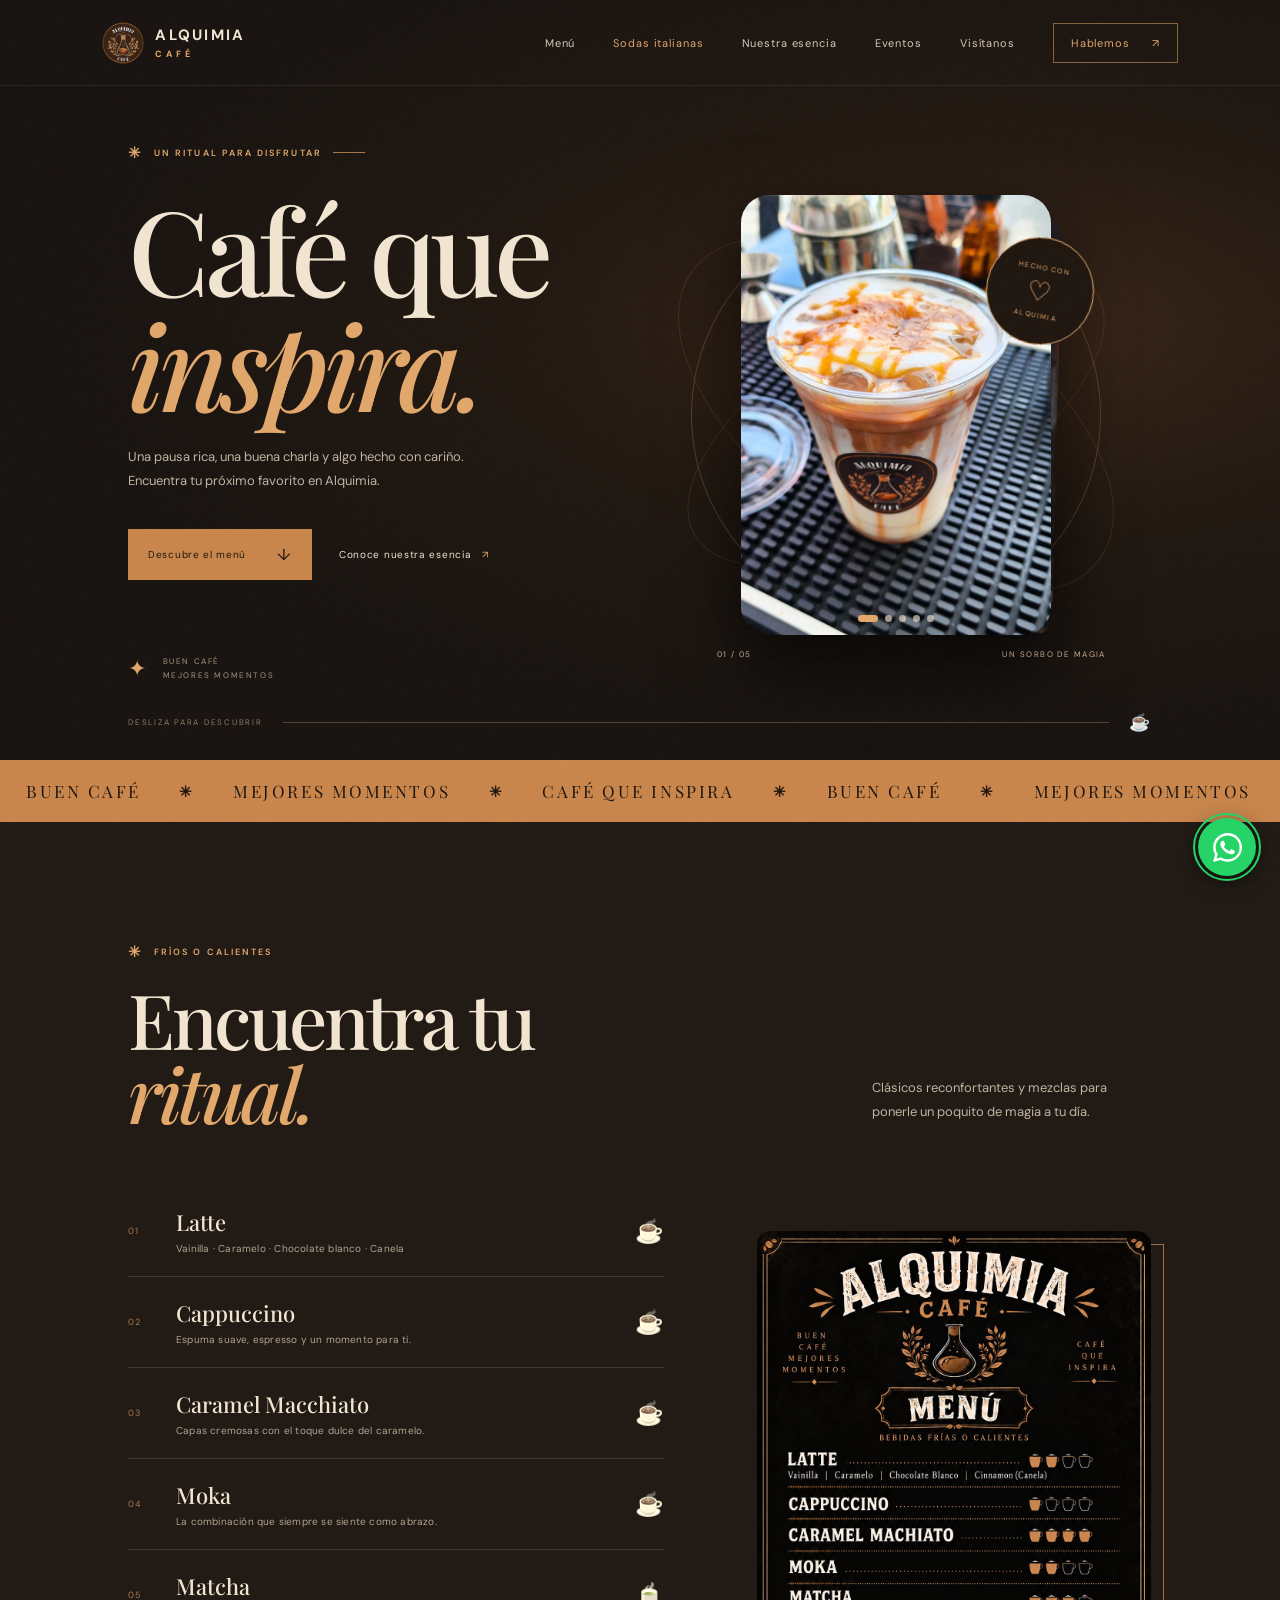
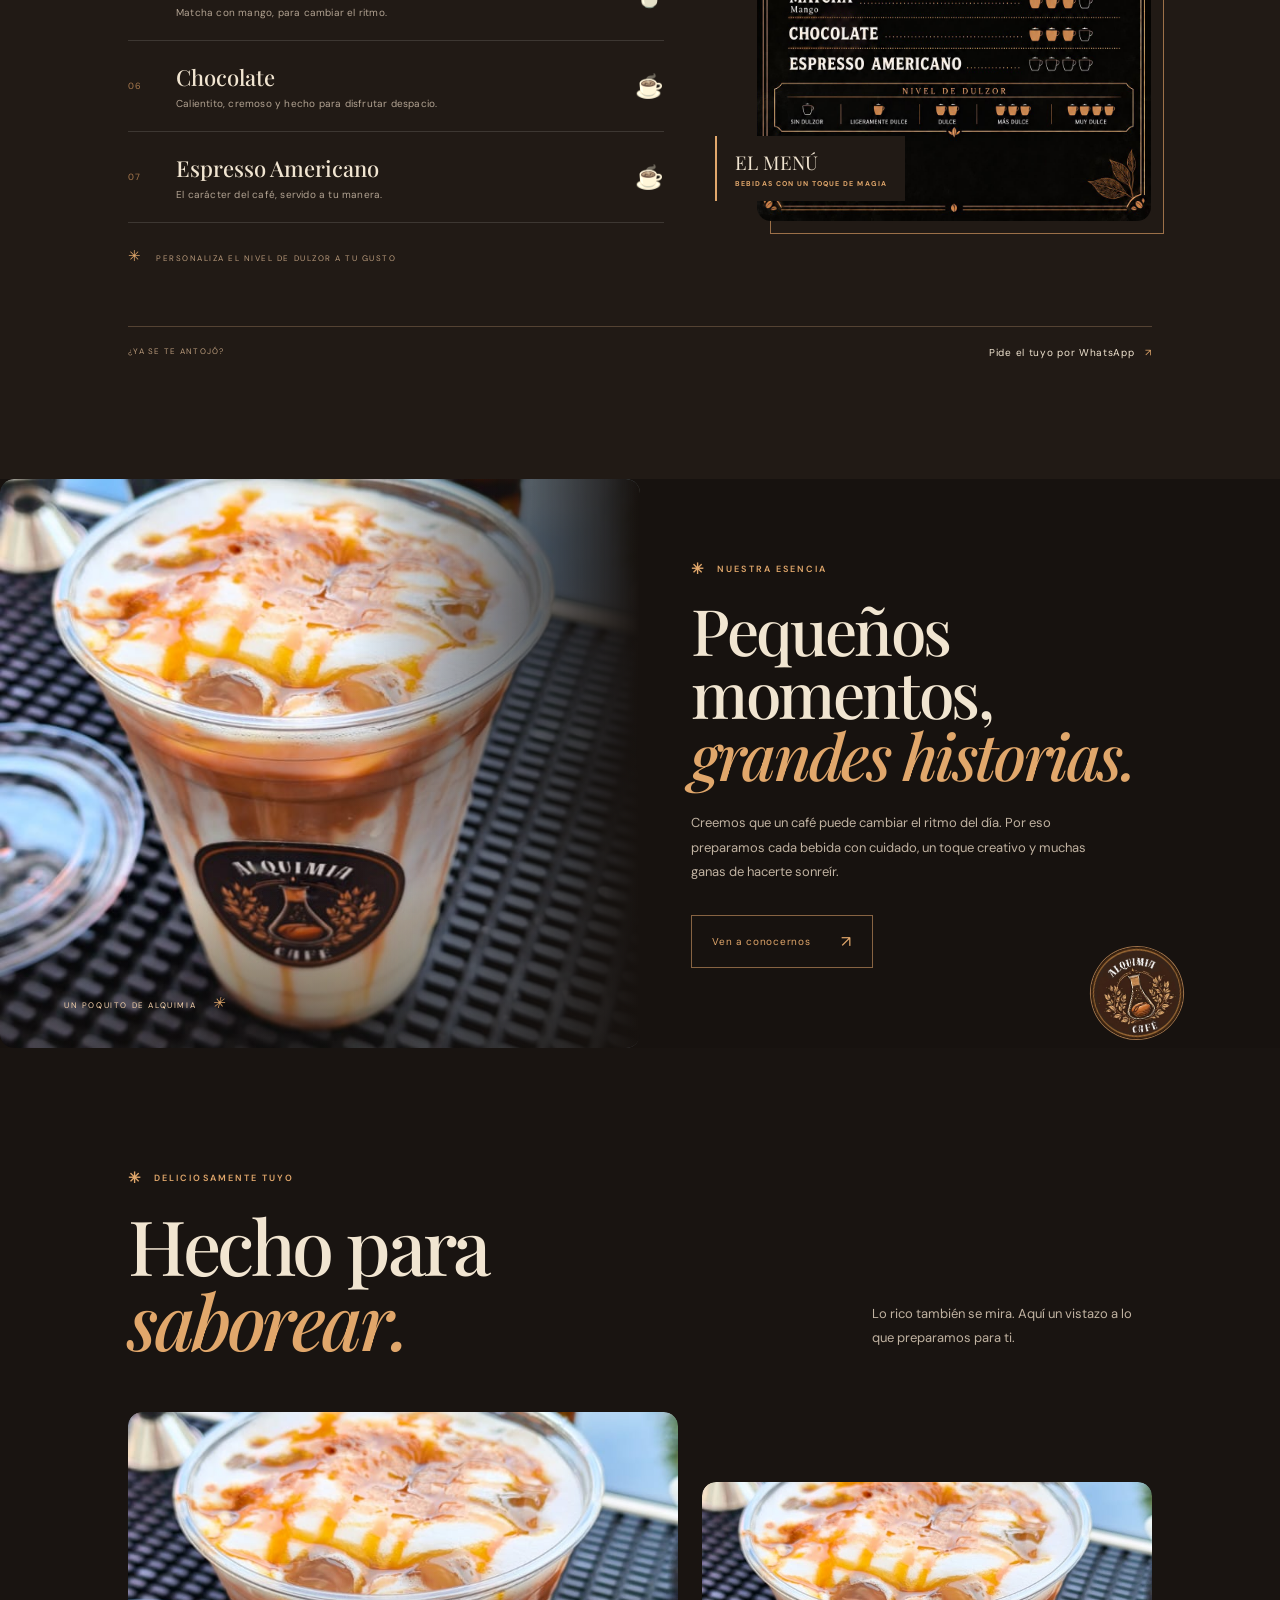
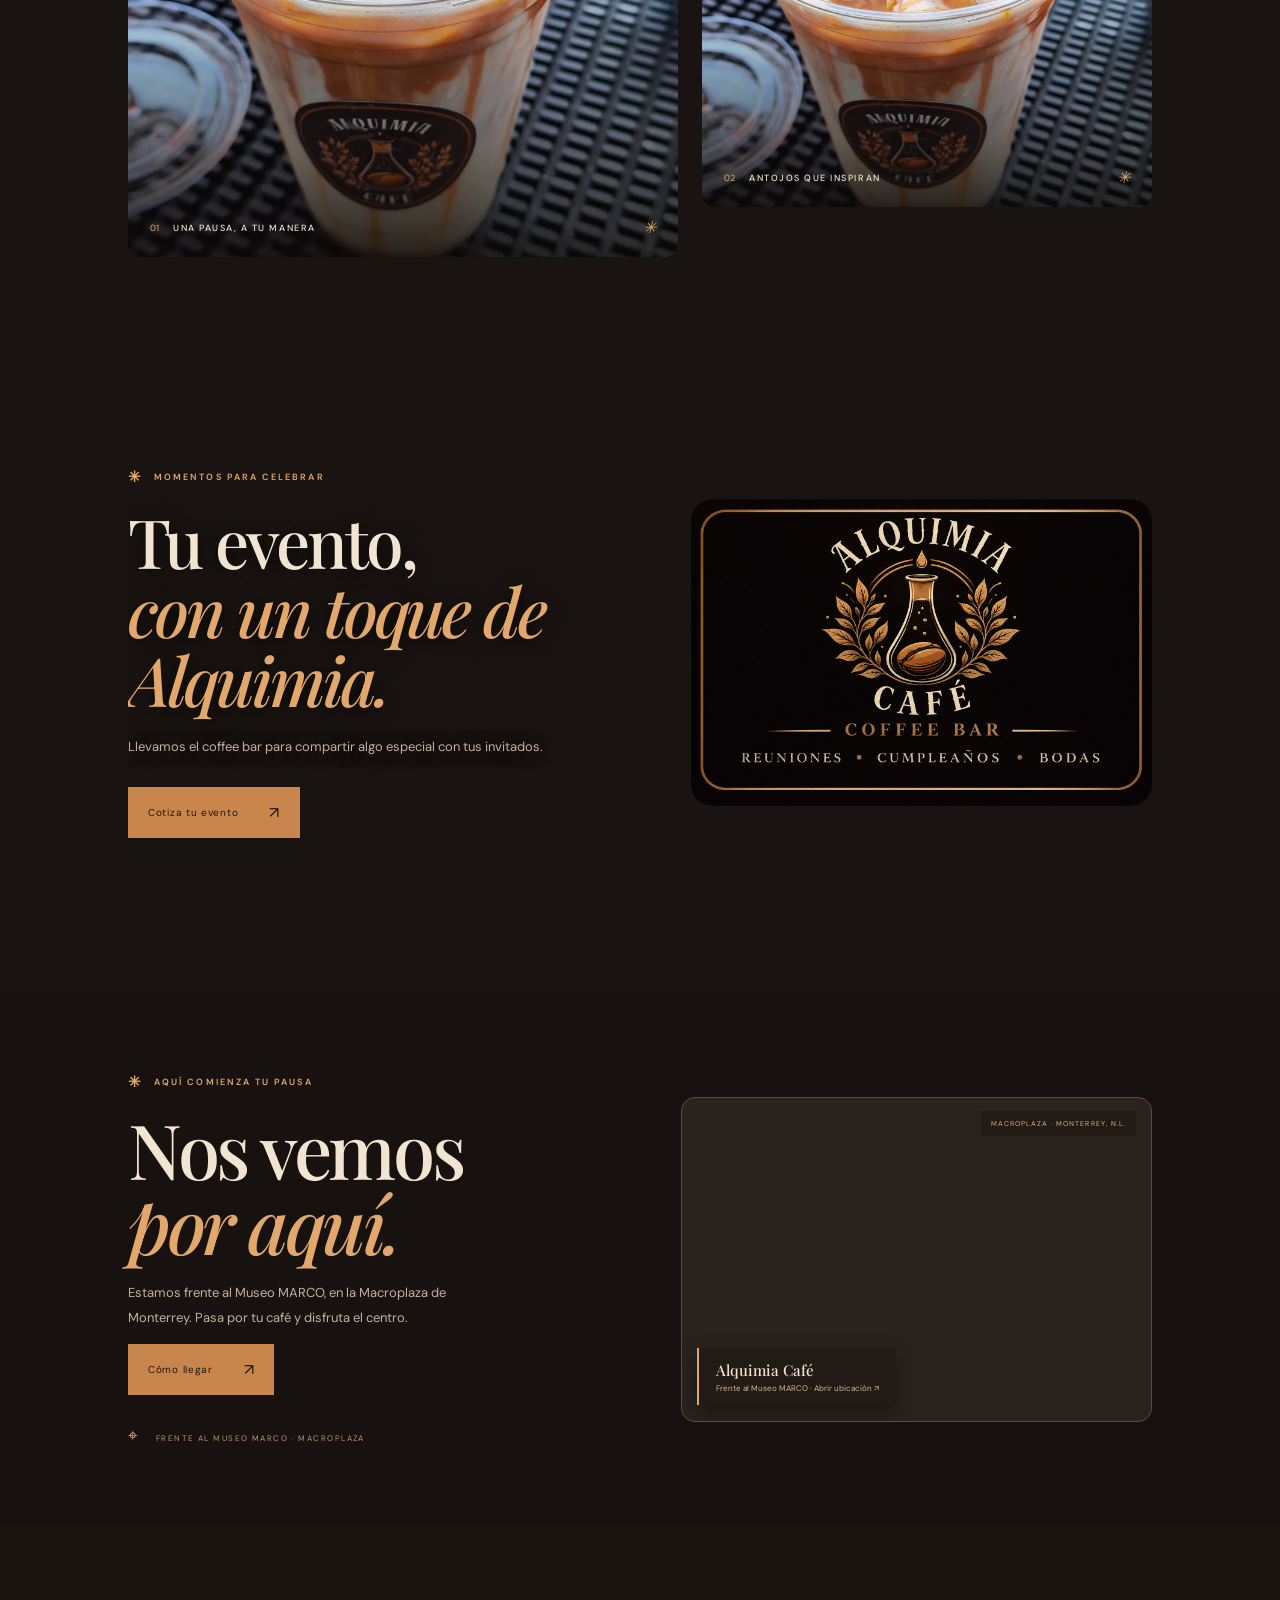
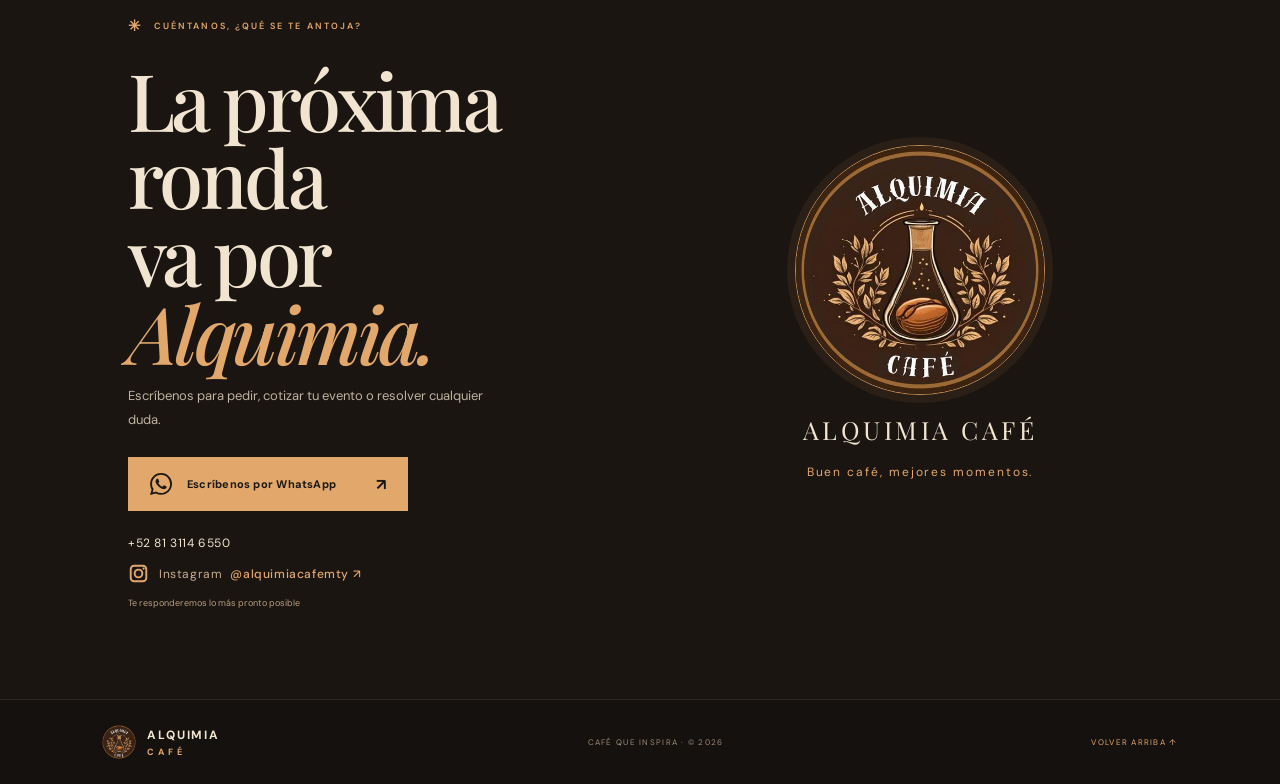
==== commit c386d4a9: "Actualizacion Sodas Italianas" ====
--- a/index.html
+++ b/index.html
@@ -42,6 +42,9 @@
         <a href="#menu">
            Menú 
         </a>
+        <a class="nav-special-link" href="bebidas.html">
+           Sodas italianas
+        </a>
         <a href="#nosotros">
            Nuestra esencia 
         </a>
@@ -118,28 +121,28 @@
             >
             <img
               class="hero-drink"
-              src="img/Cold%20-%20copia.jpeg"
+              src="img/Cold%20-%20copia.jpg"
               alt="Bebida fría de café con caramelo de Alquimia Café"
               draggable="false"
               aria-hidden="true"
             >
             <img
               class="hero-drink"
-              src="img/Cold%20-%20copia%20%282%29.jpeg"
+              src="img/Cold%20-%20copia%20%282%29.jpg"
               alt="Bebida fría de café con caramelo de Alquimia Café"
               draggable="false"
               aria-hidden="true"
             >
             <img
               class="hero-drink"
-              src="img/Cold%20-%20copia%20%283%29.jpeg"
+              src="img/Cold%20-%20copia%20%283%29.jpg"
               alt="Bebida fría de café con caramelo de Alquimia Café"
               draggable="false"
               aria-hidden="true"
             >
             <img
               class="hero-drink"
-              src="img/Cold%20-%20copia%20%284%29.jpeg"
+              src="img/Cold%20-%20copia%20%284%29.jpg"
               alt="Bebida fría de café con caramelo de Alquimia Café"
               draggable="false"
               aria-hidden="true"
@@ -410,7 +413,10 @@
             </div>
           </div>
           <div class="menu-art reveal">
-            <img src="img/Menu.jpeg" alt="Menú de Alquimia Café con bebidas y niveles de dulzor">
+            <button class="menu-image-trigger" type="button" aria-haspopup="dialog" aria-label="Ampliar imagen del menú">
+              <img src="img/Menu.jpeg" alt="Menú de Alquimia Café con bebidas y niveles de dulzor">
+              <span class="menu-image-hint">Toca para ampliar <b>↗</b></span>
+            </button>
             <div class="art-label">
               <span>
                  EL MENÚ 
@@ -724,6 +730,10 @@
         </div>
       </section>
     </main>
+    <dialog class="menu-lightbox" aria-label="Menú de Alquimia Café ampliado">
+      <button class="menu-lightbox-close" type="button" aria-label="Cerrar imagen">×</button>
+      <img src="img/Menu.jpeg" alt="Menú de Alquimia Café con bebidas y niveles de dulzor, ampliado">
+    </dialog>
     <footer>
       <a class="brand footer-brand" href="#inicio">
         <img src="img/Logo.jpeg" alt="">
--- a/styles.css
+++ b/styles.css
@@ -94,6 +94,35 @@
 
 .nav-links>a:hover,.text-link:hover {
   color: var(--gold)
+}
+
+.nav-links>a.nav-special-link {
+  position: relative;
+  color: var(--gold)
+}
+
+.nav-links>a.nav-special-link::after {
+  content: "";
+  position: absolute;
+  right: 0;
+  bottom: -7px;
+  left: 0;
+  height: 1px;
+  background: var(--gold);
+  transform: scaleX(0);
+  transform-origin: left;
+  transition: transform .22s ease
+}
+
+.nav-links>a.nav-special-link:hover::after,
+.nav-links>a.nav-special-link:focus-visible::after {
+  transform: scaleX(1)
+}
+
+.nav-links>a.nav-special-link:hover,
+.nav-links>a.nav-special-link:focus-visible {
+  color: #f3c18e;
+  text-shadow: 0 0 14px #e1a76b66
 }
 
 .nav-cta {
@@ -557,6 +586,82 @@
   object-fit: cover
 }
 
+.menu-image-trigger {
+  display: block;
+  position: relative;
+  width: 100%;
+  padding: 0;
+  border: 0;
+  background: transparent;
+  cursor: zoom-in;
+  text-align: left
+}
+
+.menu-image-hint {
+  position: absolute;
+  z-index: 2;
+  right: 12px;
+  bottom: 12px;
+  padding: 9px 12px;
+  background: #17120fdd;
+  border: 1px solid #9c7048;
+  color: var(--cream);
+  font-size: 9px;
+  letter-spacing: .08em;
+  opacity: 0;
+  transition: opacity .2s ease
+}
+
+.menu-image-trigger:hover .menu-image-hint,
+.menu-image-trigger:focus-visible .menu-image-hint {
+  opacity: 1
+}
+
+.menu-image-hint b {
+  margin-left: 8px;
+  color: var(--gold)
+}
+
+.menu-lightbox {
+  position: fixed;
+  inset: 0;
+  width: min(92vw, 980px);
+  max-width: none;
+  max-height: 94vh;
+  padding: 48px 18px 18px;
+  border: 1px solid #9c7048;
+  border-radius: 14px;
+  background: #17120f;
+  color: var(--cream)
+}
+
+.menu-lightbox::backdrop {
+  background: #090706e8;
+  backdrop-filter: blur(5px)
+}
+
+.menu-lightbox img {
+  display: block;
+  width: 100%;
+  max-height: calc(94vh - 68px);
+  object-fit: contain
+}
+
+.menu-lightbox-close {
+  position: absolute;
+  top: 7px;
+  right: 12px;
+  width: 36px;
+  height: 36px;
+  border: 1px solid #9c7048;
+  border-radius: 50%;
+  background: #211a15;
+  color: var(--gold);
+  font-size: 25px;
+  line-height: 1;
+  cursor: pointer
+}
+
 .art-label {
   position: absolute;
   z-index: 2;
@@ -590,6 +695,325 @@
   font-size: 8px;
   letter-spacing: .16em;
   color: #b99a7b
+}
+
+/* Bebidas especiales */
+.special-drinks {
+  min-height: 100vh;
+  padding-top: 145px;
+  background: radial-gradient(ellipse at 50% 12%, #38252c 0%, #271b20 47%, #1b1516 100%);
+  border-top: 1px solid #73545b
+}
+
+.special-drinks-title {
+  font-family: var(--display);
+  font-size: clamp(48px, 6.2vw, 76px);
+  font-weight: 500;
+  letter-spacing: -.045em;
+  line-height: .98;
+  margin: 20px 0 0
+}
+
+.special-heading {
+  width: min(100%, 920px);
+  flex-direction: column;
+  align-items: center;
+  gap: 12px;
+  margin: 0 auto 48px;
+  text-align: center
+}
+
+.special-heading .eyebrow {
+  justify-content: center
+}
+
+.special-heading .special-drinks-title {
+  margin-top: 14px
+}
+
+.special-heading>p {
+  max-width: 620px;
+  margin: 4px auto 0;
+  color: #d0c2bd;
+  font-size: 14px;
+  line-height: 1.8
+}
+
+.special-drinks-title em {
+  color: var(--gold);
+  font-weight: 500
+}
+
+.special-drink-accordion {
+  display: flex;
+  gap: 14px;
+  width: min(100%, 1320px);
+  height: clamp(430px, 42vw, 580px);
+  margin: 0 auto
+}
+
+.special-drink-card {
+  position: relative;
+  display: block;
+  flex: .72 1 0%;
+  min-width: 0;
+  overflow: hidden;
+  padding: 0;
+  border: 1px solid #684a53;
+  border-radius: 18px;
+  background: #21191d;
+  color: var(--cream);
+  text-align: left;
+  cursor: pointer;
+  will-change: flex-grow;
+  transition: flex-grow 1.15s cubic-bezier(.16, 1, .3, 1), flex-basis 1.15s cubic-bezier(.16, 1, .3, 1), border-color .65s ease, box-shadow .8s ease
+}
+
+.special-drink-card:hover,
+.special-drink-card:focus-visible {
+  border-color: var(--gold);
+  outline: none
+}
+
+.special-drink-card.is-active {
+  flex: 5.2 1 0%;
+  border-color: #c9864c;
+  box-shadow: 0 24px 65px #09060766
+}
+
+.special-drink-card img {
+  position: absolute;
+  inset: 0;
+  width: 100%;
+  height: 100%;
+  object-fit: cover;
+  object-position: center 58%;
+  transition: width 1s cubic-bezier(.16, 1, .3, 1), opacity .7s ease;
+  opacity: .72
+}
+
+.special-drink-card.is-active img {
+  right: auto;
+  width: 54%;
+  object-fit: contain;
+  background: #21191d;
+  opacity: 1
+}
+
+.special-drink-card:after {
+  content: "";
+  position: absolute;
+  inset: 35% 0 0;
+  background: linear-gradient(transparent, #17120fe8);
+  pointer-events: none;
+  transition: opacity .3s ease
+}
+
+.special-drink-card.is-active:after {
+  inset: 0 46% 0 0;
+  background: linear-gradient(0deg, #17120f88 0%, transparent 48%, #17120f22 100%)
+}
+
+.drink-info {
+  position: absolute;
+  z-index: 1;
+  right: 0;
+  bottom: 0;
+  left: 0;
+  display: flex;
+  flex-direction: column;
+  gap: 9px;
+  padding: 24px 20px;
+  opacity: 0;
+  transform: translateX(34px) scale(.98);
+  transition: opacity .65s ease .12s, transform .85s cubic-bezier(.16, 1, .3, 1)
+}
+
+.special-drink-card.is-active .drink-info {
+  top: 0;
+  bottom: 0;
+  left: 54%;
+  justify-content: center;
+  padding: clamp(20px, 3vw, 42px);
+  background: linear-gradient(135deg, #31232a, #21191d 82%);
+  opacity: 1;
+  transform: translateY(0)
+}
+
+.drink-kicker,
+.special-drinks-footer>span {
+  color: var(--gold);
+  font-size: 8px;
+  letter-spacing: .18em
+}
+
+.drink-info b {
+  font-family: var(--display);
+  font-size: clamp(23px, 3vw, 38px);
+  font-weight: 500;
+  line-height: 1.12
+}
+
+.fruit-emoji {
+  display: inline-block;
+  margin-left: 5px;
+  font-family: system-ui, sans-serif;
+  font-size: .68em;
+  letter-spacing: 0;
+  vertical-align: .08em
+}
+
+.drink-details {
+  display: grid;
+  margin-top: 10px
+}
+
+.drink-details>span {
+  display: flex;
+  flex-direction: column;
+  gap: 5px;
+  padding: 11px 0;
+  border-top: 1px solid #ffffff18
+}
+
+.drink-details b {
+  color: var(--gold);
+  font-family: var(--sans);
+  font-size: 8px;
+  font-weight: 700;
+  letter-spacing: .16em;
+  text-transform: uppercase
+}
+
+.drink-details>span>span {
+  color: #d5c7c3;
+  font-size: 12px;
+  line-height: 1.5
+}
+
+.drink-hint {
+  position: absolute;
+  z-index: 2;
+  right: 50%;
+  bottom: 18px;
+  display: grid;
+  place-items: center;
+  width: 28px;
+  height: 28px;
+  border: 1px solid #f1e5d188;
+  border-radius: 50%;
+  color: #fff4e2;
+  font-size: 12px;
+  opacity: .9;
+  transform: translateX(50%);
+  transition: opacity .4s ease, background .4s ease
+}
+
+.special-drink-card:hover .drink-hint {
+  background: #c9864c99
+}
+
+.special-drink-card.is-active .drink-hint {
+  opacity: 0
+}
+
+.special-drinks-footer {
+  display: flex;
+  justify-content: space-between;
+  align-items: center;
+  gap: 18px;
+  border-top: 1px solid #684a53;
+  margin-top: 42px;
+  padding-top: 19px
+}
+
+.special-back-link {
+  display: inline-block;
+  margin-top: 34px;
+  color: #c0b2a1;
+  font-size: 11px;
+  transition: color .2s
+}
+
+@media(max-width:650px) {
+  .special-drinks {
+    padding-top: 112px
+  }
+
+  .special-drink-accordion {
+    flex-direction: column;
+    gap: 10px;
+    height: auto
+  }
+
+  .special-drink-card,
+  .special-drink-card.is-active {
+    flex: none;
+    width: 100%;
+    height: 62px;
+    border-radius: 13px;
+    transition: height .4s ease
+  }
+
+  .special-drink-card.is-active {
+    height: min(128vw, 500px);
+    min-height: 430px
+  }
+
+  .special-drink-card.is-active img {
+    width: 100%;
+    height: 54%;
+    object-fit: contain;
+    object-position: center;
+    background: #21191d
+  }
+
+  .special-drink-card.is-active:after {
+    inset: 27% 0 46%;
+    background: linear-gradient(transparent, #21191d)
+  }
+
+  .special-drink-card.is-active .drink-info {
+    top: auto;
+    right: 0;
+    bottom: 0;
+    left: 0;
+    min-height: 46%;
+    padding: 18px 20px;
+    background: #21191d
+  }
+
+  .special-drink-card.is-active .drink-info b {
+    font-size: 27px
+  }
+
+  .special-drink-card.is-active .drink-details {
+    grid-template-columns: repeat(3, minmax(0, 1fr));
+    gap: 8px;
+    margin-top: 4px
+  }
+
+  .special-drink-card.is-active .drink-details>span {
+    gap: 4px;
+    padding: 8px 0
+  }
+
+  .special-drink-card.is-active .drink-details b {
+    font-size: 7px;
+    letter-spacing: .1em
+  }
+
+  .special-drink-card.is-active .drink-details>span>span {
+    font-size: 10px
+  }
+
+  .special-drink-card.is-active .drink-hint {
+    display: none
+  }
+}
+
+.special-back-link:hover {
+  color: var(--gold)
 }
 
 /* Historia de Alquimia */
@@ -1037,6 +1461,10 @@
     padding: 90px 7vw
   }
 
+  .special-drink-grid {
+    gap: 18px
+  }
+
   .menu-layout {
     gap: 5%
   }
@@ -1122,6 +1550,17 @@
     padding: 125px 8vw 76px
   }
 
+  .special-drink-grid {
+    grid-template-columns: 1fr;
+    gap: 16px
+  }
+
+  .special-drinks-footer {
+    align-items: flex-start;
+    flex-direction: column;
+    margin-top: 30px
+  }
+
   .hero h1 {
     font-size: 82px;
     margin: 22px 0 16px
@@ -2047,3 +2486,12 @@
     transition: transform .9s cubic-bezier(.22,.61,.36,1),opacity .8s ease,filter .8s ease !important
   }
 }
+
+/* Las tarjetas de bebidas conservan su transición aunque el sistema reduzca otras animaciones. */
+@media(prefers-reduced-motion:reduce) {
+  .special-drink-card,
+  .special-drink-card img,
+  .special-drink-card .drink-info {
+    transition-duration: 1.15s !important
+  }
+}
